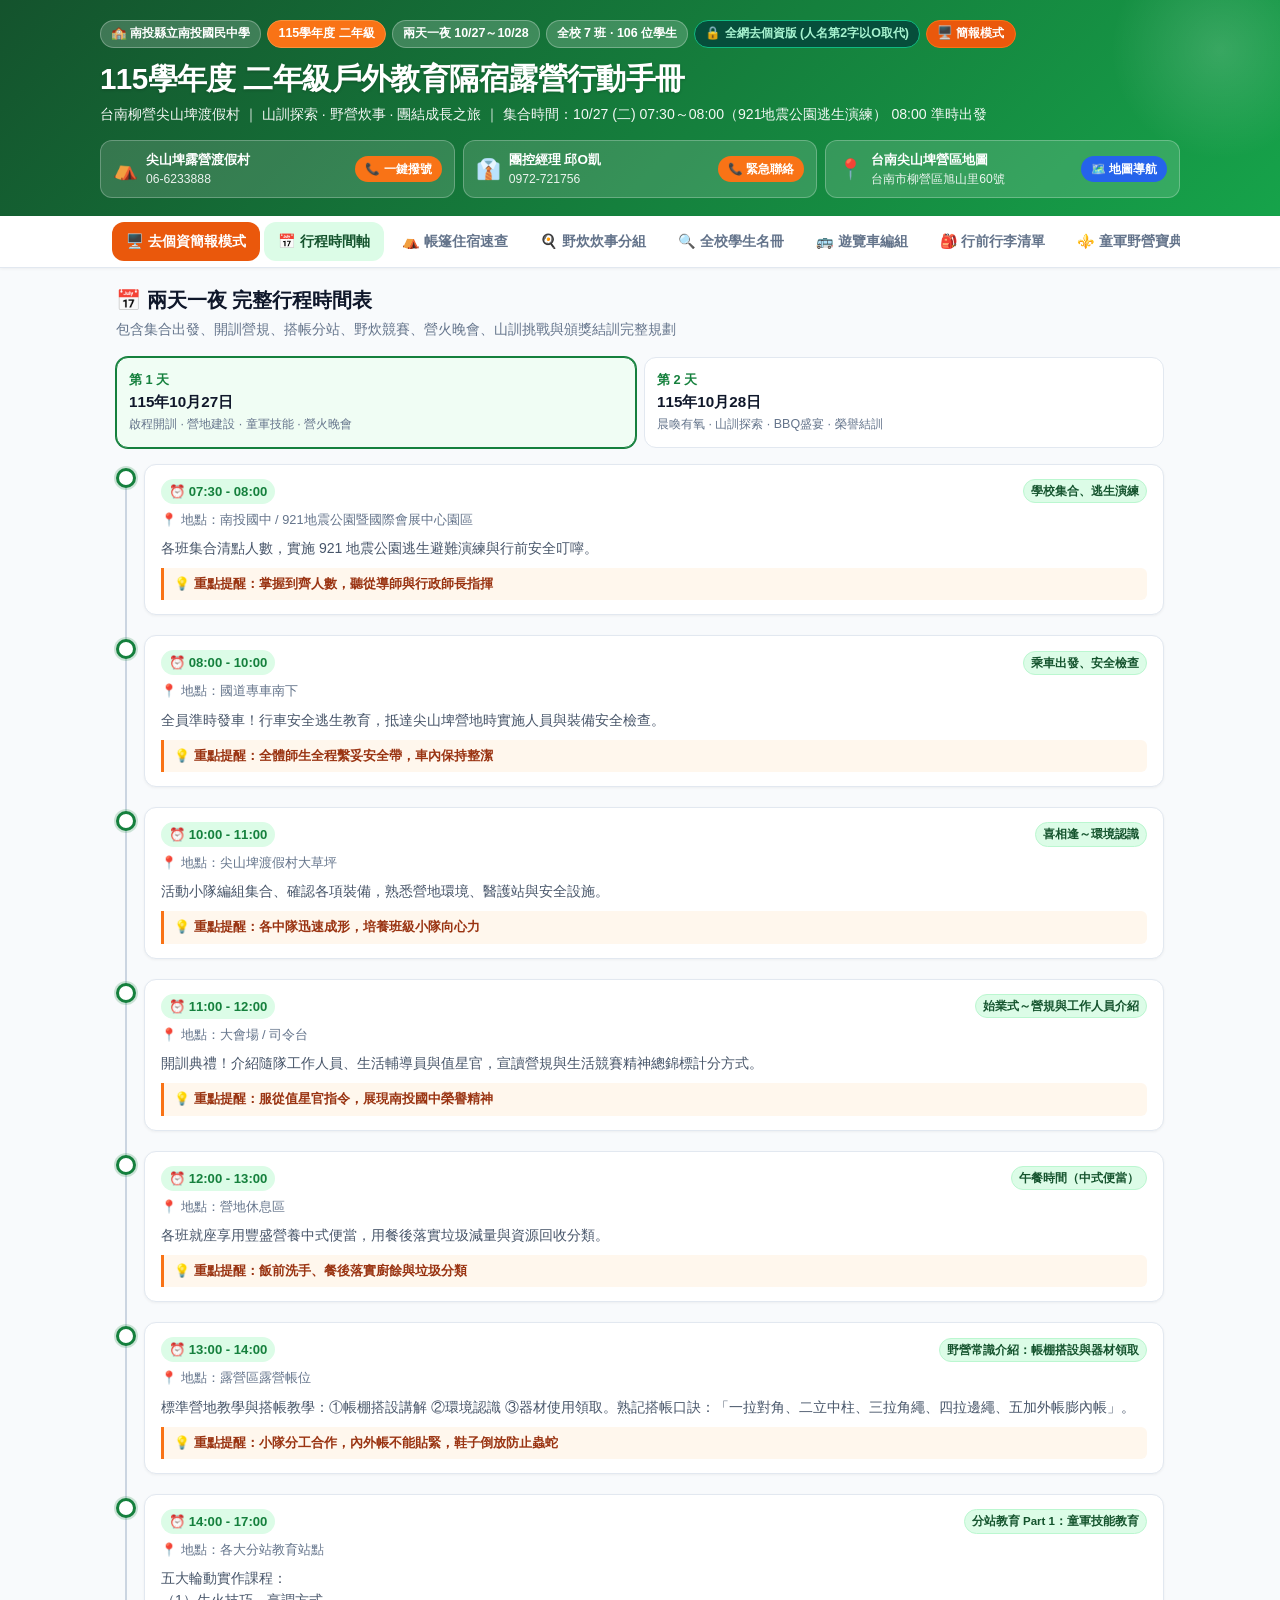
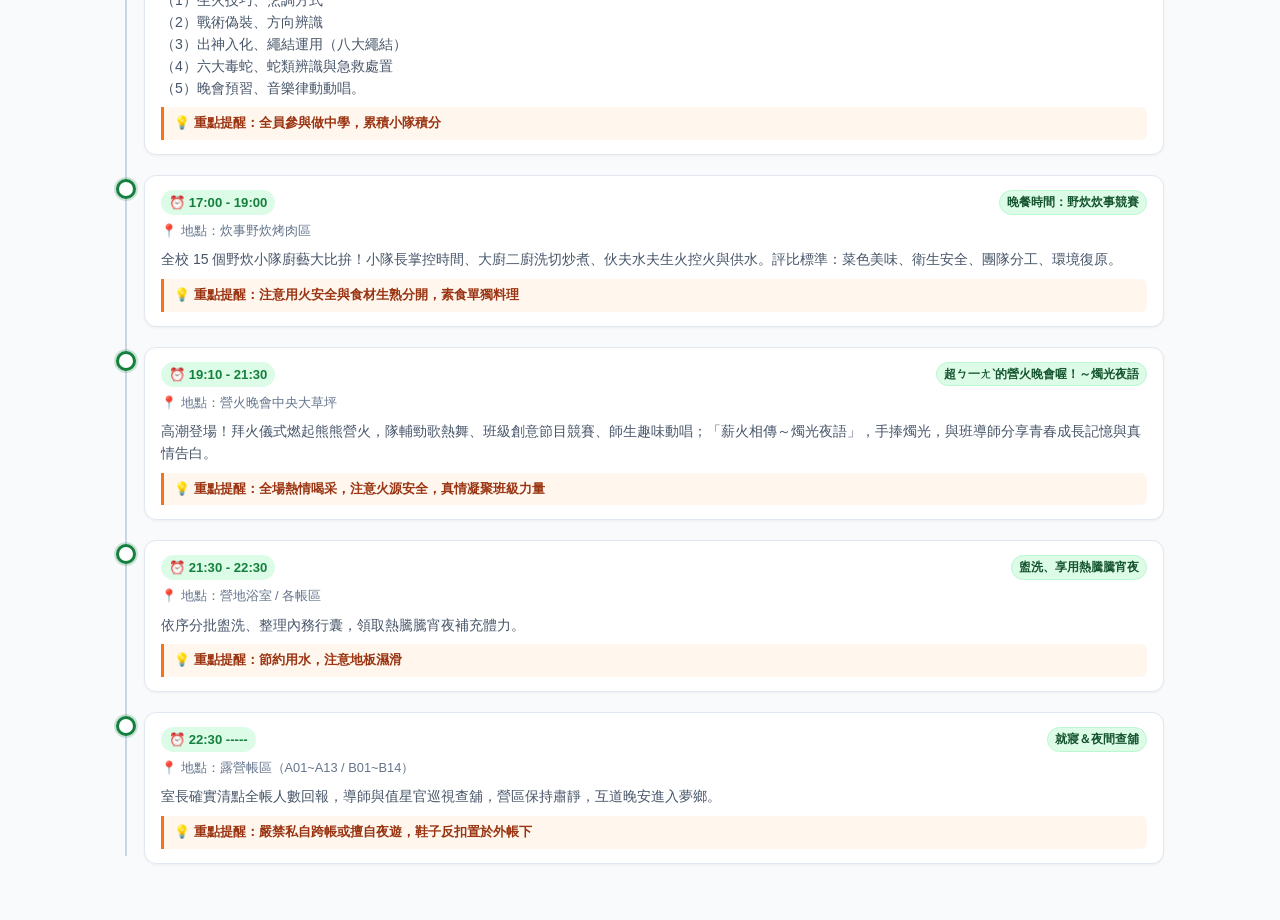
==== app.html @ 96193eeb "fix: remove privacy toggle, add slide controls and TOC modal, add scout unit images and video links" ====
<!DOCTYPE html>
<html lang="zh-Hant">
<head>
  <meta charset="UTF-8">
  <meta name="viewport" content="width=device-width, initial-scale=1.0, maximum-scale=1.0, user-scalable=no">
  <title>南投國中 115學年度二年級隔宿露營專屬行動手冊</title>
  <meta name="description" content="南投縣立南投國民中學 115學年度 二年級戶外教育隔宿露營（台南尖山埤）專屬 RWD 行動數位手冊。提供帳篷住宿速查、野炊小隊分工、兩日行程時間軸、遊覽車編組、行前行李清單與童軍技能寶典。">
  <meta name="theme-color" content="#15803d">

  <!-- Favicon 圖標 -->
  <link rel="icon" href="data:image/svg+xml,%3Csvg xmlns='http://www.w3.org/2000/svg' viewBox='0 0 32 32'%3E%3Ccircle cx='16' cy='16' r='14' fill='%2315803d'/%3E%3Cpath d='M8 22l8-14 8 14H8z' fill='%23f97316'/%3E%3C/svg%3E">

  <!-- 樣式表 -->
  <link rel="stylesheet" href="styles.css?v=20261019_v1">
</head>
<body>

  <!-- ================= 頂部 Hero Header ================= -->
  <header class="hero-header">
    <div class="hero-inner">
      <div class="hero-top-bar">
        <div class="hero-badges">
          <span class="badge-tag">🏫 南投縣立南投國民中學</span>
          <span class="badge-tag highlight">115學年度 二年級</span>
          <span class="badge-tag">兩天一夜 10/27～10/28</span>
          <span class="badge-tag">全校 7 班 · 106 位學生</span>
          <span class="badge-tag highlight" style="background:#064e3b; border-color:#10b981; color:#a7f3d0; font-weight:700;">🔒 全網去個資版 (人名第2字以O取代)</span>
          <a href="slides.html" class="badge-tag" style="background:#ea580c; border-color:#f97316; text-decoration:none; color:#fff;" title="前往全螢幕簡報模式">🖥️ 簡報模式</a>
        </div>
      </div>

      <h1 class="hero-title">115學年度 二年級戶外教育隔宿露營行動手冊</h1>
      <p class="hero-subtitle">
        台南柳營尖山埤渡假村 ｜ 山訓探索 · 野營炊事 · 團結成長之旅 ｜ 集合時間：10/27 (二) 07:30～08:00（921地震公園逃生演練） 08:00 準時出發
      </p>

      <!-- 快速營地與緊急撥號卡片 -->
      <div class="hero-quick-actions" id="hero-quick-actions">
        <!-- 由 JavaScript 動態生成 -->
      </div>
    </div>
  </header>

  <!-- ================= 桌機 / 平板 導航列 ================= -->
  <nav class="desktop-nav-bar" aria-label="手冊主要分頁導航">
    <div class="nav-tabs-scroll">
      <a href="slides.html" class="tab-btn" style="background:#ea580c; color:#fff; text-decoration:none;" title="開啟全螢幕簡報模式">🖥️ 去個資簡報模式</a>
      <button class="tab-btn active" data-tab="itinerary">📅 行程時間軸</button>
      <button class="tab-btn" data-tab="tents">⛺ 帳篷住宿速查</button>
      <button class="tab-btn" data-tab="squads">🍳 野炊炊事分組</button>
      <button class="tab-btn" data-tab="roster">🔍 全校學生名冊</button>
      <button class="tab-btn" data-tab="buses">🚌 遊覽車編組</button>
      <button class="tab-btn" data-tab="checklist">🎒 行前行李清單</button>
      <button class="tab-btn" data-tab="scout">⚜️ 童軍野營寶典</button>
      <button class="tab-btn" data-tab="rules">⚠️ 營規生活須知</button>
      <button class="tab-btn" data-tab="info">ℹ️ 營地與行政資訊</button>
    </div>
  </nav>

  <!-- ================= 主要內容區 ================= -->
  <main class="main-content">

    <!-- 1. 兩日行程時間軸 -->
    <section class="tab-pane active" id="tab-itinerary">
      <div class="section-head">
        <h2 class="section-title">📅 兩天一夜 完整行程時間表</h2>
        <p class="section-desc">包含集合出發、開訓營規、搭帳分站、野炊競賽、營火晚會、山訓挑戰與頒獎結訓完整規劃</p>
      </div>

      <div class="day-switch-bar" id="day-switch-container">
        <!-- 由 JS 動態生成 -->
      </div>

      <div id="itinerary-content-container">
        <!-- 當日行程時間軸由 JS 動態生成 -->
      </div>
    </section>

    <!-- 2. 帳篷住宿速查 -->
    <section class="tab-pane" id="tab-tents">
      <div class="section-head">
        <h2 class="section-title">⛺ 帳篷住宿即時速查</h2>
        <p class="section-desc">全校 27 頂帳篷（男帳 A01~A13、女帳 B01~B14），支援輸入姓名、座號、帳號即時秒查</p>
      </div>

      <!-- 帳篷篩選工具列 -->
      <div class="filter-toolbar">
        <div class="search-input-wrap">
          <span class="search-icon">🔍</span>
          <input type="text" id="tent-search-input" class="search-input" placeholder="輸入同學姓名、座號（如 15）、帳號（如 A01, B02）快速查詢...">
          <button id="tent-search-clear" class="clear-search-btn" title="清除搜尋">✕</button>
        </div>

        <div class="chip-filters">
          <span class="chip-label">班級：</span>
          <button class="filter-chip tent-class-chip active" data-class="all">全部班級</button>
          <button class="filter-chip tent-class-chip" data-class="801">801 (201)</button>
          <button class="filter-chip tent-class-chip" data-class="802">802 (202)</button>
          <button class="filter-chip tent-class-chip" data-class="803">803 (203)</button>
          <button class="filter-chip tent-class-chip" data-class="804">804 (204)</button>
          <button class="filter-chip tent-class-chip" data-class="805">805 (205)</button>
          <button class="filter-chip tent-class-chip" data-class="806">806 (206)</button>
          <button class="filter-chip tent-class-chip" data-class="807">807 (207)</button>
        </div>

        <div class="chip-filters">
          <span class="chip-label">性別：</span>
          <button class="filter-chip tent-gender-chip active" data-gender="all">全部帳篷</button>
          <button class="filter-chip tent-gender-chip" data-gender="男">🏕️ 男生帳 (A01~A13)</button>
          <button class="filter-chip tent-gender-chip" data-gender="女">⛺ 女生帳 (B01~B14)</button>
        </div>

        <div class="view-actions-bar">
          <span id="tents-count-badge" class="result-count-badge">共 27 頂帳篷</span>
          <div class="view-toggle-btns">
            <button class="view-toggle-btn tent-view-btn active" data-view="card">🗂️ 卡片模式</button>
            <button class="view-toggle-btn tent-view-btn" data-view="table">📑 表格名冊</button>
          </div>
        </div>
      </div>

      <!-- 帳篷列表 -->
      <div id="tents-list-container">
        <!-- JS 動態生成 -->
      </div>
    </section>

    <!-- 3. 野炊炊事分組速查 -->
    <section class="tab-pane" id="tab-squads">
      <div class="section-head">
        <h2 class="section-title">🍳 野炊炊事分組即時速查</h2>
        <p class="section-desc">全校 15 個野炊小隊，標註小隊長、副小隊長、大廚、二廚、伙夫、水夫、事務分工與素食名單</p>
      </div>

      <!-- 野炊篩選工具列 -->
      <div class="filter-toolbar">
        <div class="search-input-wrap">
          <span class="search-icon">🔍</span>
          <input type="text" id="squad-search-input" class="search-input" placeholder="輸入組別（如 第 1 組）、學生姓名、分工職掌（如 大廚）快速查詢...">
          <button id="squad-search-clear" class="clear-search-btn" title="清除搜尋">✕</button>
        </div>

        <div class="chip-filters">
          <span class="chip-label">班級：</span>
          <button class="filter-chip squad-class-chip active" data-class="all">全部班級</button>
          <button class="filter-chip squad-class-chip" data-class="801">801 (1-2組)</button>
          <button class="filter-chip squad-class-chip" data-class="802">802 (3-5組)</button>
          <button class="filter-chip squad-class-chip" data-class="803">803 (6-7組)</button>
          <button class="filter-chip squad-class-chip" data-class="804">804 (8-9組)</button>
          <button class="filter-chip squad-class-chip" data-class="805">805 (10-11組)</button>
          <button class="filter-chip squad-class-chip" data-class="806">806 (12組)</button>
          <button class="filter-chip squad-class-chip" data-class="807">807 (13-15組)</button>
        </div>

        <div class="view-actions-bar">
          <span id="squads-count-badge" class="result-count-badge">共 15 個野炊小隊</span>
          <div class="view-toggle-btns">
            <button class="view-toggle-btn squad-view-btn active" data-view="card">🗂️ 卡片模式</button>
            <button class="view-toggle-btn squad-view-btn" data-view="table">📑 表格名冊</button>
          </div>
        </div>
      </div>

      <!-- 野炊小隊列表 -->
      <div id="squads-list-container">
        <!-- JS 動態生成 -->
      </div>
    </section>

    <!-- 4. 全校學生名冊資料庫 -->
    <section class="tab-pane" id="tab-roster">
      <div class="section-head">
        <h2 class="section-title">🔍 全校學生資料庫速查</h2>
        <p class="section-desc">全校 106 位二年級同學，快速查詢座號、班級、性別、車次、帳號、野炊組別與飲食習慣</p>
      </div>

      <!-- 名冊篩選工具列 -->
      <div class="filter-toolbar">
        <div class="search-input-wrap">
          <span class="search-icon">🔍</span>
          <input type="text" id="roster-search-input" class="search-input" placeholder="搜尋學生姓名、座號、帳號、組別或職掌...">
          <button id="roster-search-clear" class="clear-search-btn" title="清除搜尋">✕</button>
        </div>

        <div class="chip-filters">
          <span class="chip-label">班級：</span>
          <button class="filter-chip roster-class-chip active" data-class="all">全部</button>
          <button class="filter-chip roster-class-chip" data-class="801">801</button>
          <button class="filter-chip roster-class-chip" data-class="802">802</button>
          <button class="filter-chip roster-class-chip" data-class="803">803</button>
          <button class="filter-chip roster-class-chip" data-class="804">804</button>
          <button class="filter-chip roster-class-chip" data-class="805">805</button>
          <button class="filter-chip roster-class-chip" data-class="806">806</button>
          <button class="filter-chip roster-class-chip" data-class="807">807</button>
        </div>

        <div class="chip-filters">
          <span class="chip-label">條件：</span>
          <button class="filter-chip roster-gender-chip active" data-gender="all">全部性別</button>
          <button class="filter-chip roster-gender-chip" data-gender="男">男生</button>
          <button class="filter-chip roster-gender-chip" data-gender="女">女生</button>
          <button class="filter-chip roster-diet-chip" data-diet="veg">🥗 僅看素食</button>
        </div>

        <div class="view-actions-bar">
          <span id="roster-count-badge" class="result-count-badge">共 106 位同學</span>
        </div>
      </div>

      <div id="roster-list-container">
        <!-- JS 動態生成 -->
      </div>
    </section>

    <!-- 5. 遊覽車編組與師長團務 -->
    <section class="tab-pane" id="tab-buses">
      <div class="section-head">
        <h2 class="section-title">🚌 遊覽車編組與隨車師長</h2>
        <p class="section-desc">全校 4 部遊覽車（1 車、2 車、3 車、丁車）搭乘班級配置、隨車行政師長與學生名冊</p>
      </div>
      <div id="buses-content-container">
        <!-- JS 動態生成 -->
      </div>
    </section>

    <!-- 6. 行前行李清單 -->
    <section class="tab-pane" id="tab-checklist">
      <div class="section-head">
        <h2 class="section-title">🎒 行前行李打包清單</h2>
        <p class="section-desc">點擊項目可打勾完成打包，進度自動儲存於手機瀏覽器，重開不遺失！</p>
      </div>

      <!-- 進度指示卡片 -->
      <div class="pack-progress-card">
        <div class="pack-progress-top">
          <span style="font-weight:800; font-size:1.05rem;">行李打包進度</span>
          <span id="pack-progress-percent" style="font-size:1.3rem; font-weight:800; color:#fed7aa;">0%</span>
        </div>
        <div class="pack-progress-bar-bg">
          <div class="pack-progress-fill" id="pack-progress-fill"></div>
        </div>
        <div style="display:flex; justify-content:space-between; align-items:center;">
          <span id="pack-progress-text" style="font-size:0.8rem; opacity:0.95;">已完成 0 / 15 項必備裝備</span>
          <button id="reset-checklist-btn" style="background:rgba(255,255,255,0.2); border:1px solid rgba(255,255,255,0.3); color:#fff; border-radius:var(--radius-full); font-size:0.74rem; padding:3px 10px; cursor:pointer;">重設清單</button>
        </div>
      </div>

      <div id="checklist-container">
        <!-- JS 動態生成 -->
      </div>
    </section>

    <!-- 7. 童軍野營技能寶典 -->
    <section class="tab-pane" id="tab-scout">
      <div class="section-head">
        <h2 class="section-title">⚜️ 童軍與野外技能寶典</h2>
        <p class="section-desc">包含營地建設、屋式帳搭收口訣、八大繩結、毒蛇五要五不、自然方向辨識與緊急急救法</p>
      </div>
      <div id="scout-content-container">
        <!-- JS 動態生成 -->
      </div>
    </section>

    <!-- 8. 營規生活須知 -->
    <section class="tab-pane" id="tab-rules">
      <div class="section-head">
        <h2 class="section-title">⚠️ 營規生活須知與安全守則</h2>
        <p class="section-desc">嚴守團體紀律、營火用火安全、夜間查舖與山訓水彈安全規範</p>
      </div>
      <div id="rules-content-container">
        <!-- JS 動態生成 -->
      </div>
    </section>

    <!-- 9. 營地與行政資訊 -->
    <section class="tab-pane" id="tab-info">
      <div class="section-head">
        <h2 class="section-title">ℹ️ 營地與活動行政資訊</h2>
        <p class="section-desc">主辦單位、承辦旅行社、營地地址電話、工作人員與全校導師一覽</p>
      </div>
      <div id="info-content-container">
        <!-- JS 動態生成 -->
      </div>
    </section>

  </main>

  <!-- ================= 手機端 底部固定導航欄 ================= -->
  <nav class="mobile-bottom-nav" aria-label="手機端底部快捷導航">
    <button class="mobile-nav-btn active" data-tab="itinerary">
      <span class="mobile-nav-icon">📅</span>
      <span>行程</span>
    </button>
    <button class="mobile-nav-btn" data-tab="tents">
      <span class="mobile-nav-icon">⛺</span>
      <span>帳篷</span>
    </button>
    <button class="mobile-nav-btn" data-tab="squads">
      <span class="mobile-nav-icon">🍳</span>
      <span>野炊</span>
    </button>
    <button class="mobile-nav-btn" data-tab="roster">
      <span class="mobile-nav-icon">🔍</span>
      <span>名冊</span>
    </button>
    <button class="mobile-nav-btn" data-tab="checklist">
      <span class="mobile-nav-icon">🎒</span>
      <span>行李</span>
    </button>
    <button class="mobile-nav-btn" data-tab="scout">
      <span class="mobile-nav-icon">⚜️</span>
      <span>寶典</span>
    </button>
    <a href="slides.html" class="mobile-nav-btn" style="color:var(--accent); text-decoration:none;">
      <span class="mobile-nav-icon">🖥️</span>
      <span>簡報</span>
    </a>
  </nav>

  <!-- 資料檔與腳本 -->
  <script src="data.js?v=20261019_v2"></script>
  <script src="app.js?v=20261019_v2"></script>
</body>
</html>
---- styles.css ----
/* ==========================================================================
   南投國中 115學年度二年級隔宿露營 專屬 RWD 行動數位手冊樣式表
   主色調：營地森林綠 (#15803d) · 營火熾橙 (#f97316) · 露營暖米金
   ========================================================================== */

:root {
  --primary: #15803d;
  --primary-dark: #14532d;
  --primary-light: #dcfce7;
  --primary-surface: #f0fdf4;
  --accent: #f97316;
  --accent-light: #ffedd5;
  --accent-dark: #c2410c;
  --bg-main: #f8fafc;
  --bg-card: #ffffff;
  --bg-subtle: #f1f5f9;
  --border: #e2e8f0;
  --border-light: #edf2f7;
  --text-primary: #0f172a;
  --text-secondary: #475569;
  --text-muted: #64748b;
  --text-white: #ffffff;
  --shadow-sm: 0 1px 3px rgba(0, 0, 0, 0.05);
  --shadow-md: 0 4px 12px rgba(15, 23, 42, 0.08);
  --shadow-lg: 0 12px 28px rgba(15, 23, 42, 0.12);
  --radius-sm: 8px;
  --radius-md: 12px;
  --radius-lg: 18px;
  --radius-full: 9999px;
  --font-base: -apple-system, BlinkMacSystemFont, "Segoe UI", Roboto, "PingFang TC", "Noto Sans TC", "Microsoft JhengHei", sans-serif;
  --transition: all 0.2s cubic-bezier(0.4, 0, 0.2, 1);
}

[data-theme="dark"] {
  --bg-main: #0f172a;
  --bg-card: #1e293b;
  --bg-subtle: #334155;
  --border: #334155;
  --border-light: #475569;
  --text-primary: #f8fafc;
  --text-secondary: #cbd5e1;
  --text-muted: #94a3b8;
  --primary-surface: #14532d33;
}

* {
  box-sizing: border-box;
  margin: 0;
  padding: 0;
  -webkit-tap-highlight-color: transparent;
}

body {
  font-family: var(--font-base);
  background-color: var(--bg-main);
  color: var(--text-primary);
  line-height: 1.6;
  min-height: 100vh;
  display: flex;
  flex-direction: column;
  padding-bottom: 78px; /* 手機端底部導航欄保留空間 */
}

/* ================= 頂部 Hero Header ================= */
.hero-header {
  background: linear-gradient(135deg, #14532d 0%, #15803d 55%, #16a34a 100%);
  color: var(--text-white);
  padding: 20px 16px 18px;
  box-shadow: 0 4px 20px rgba(20, 83, 45, 0.25);
  position: relative;
  overflow: hidden;
}

.hero-header::before {
  content: "";
  position: absolute;
  top: -60px;
  right: -50px;
  width: 220px;
  height: 220px;
  border-radius: 50%;
  background: radial-gradient(circle, rgba(255, 255, 255, 0.15) 0%, rgba(255, 255, 255, 0) 70%);
  pointer-events: none;
}

.hero-inner {
  max-width: 1080px;
  margin: 0 auto;
  position: relative;
  z-index: 2;
}

.hero-top-bar {
  display: flex;
  justify-content: space-between;
  align-items: center;
  flex-wrap: wrap;
  gap: 10px;
  margin-bottom: 12px;
}

.hero-badges {
  display: flex;
  flex-wrap: wrap;
  gap: 6px;
  align-items: center;
}

.badge-tag {
  display: inline-flex;
  align-items: center;
  gap: 4px;
  font-size: 0.78rem;
  font-weight: 600;
  padding: 3px 10px;
  border-radius: var(--radius-full);
  background: rgba(255, 255, 255, 0.18);
  border: 1px solid rgba(255, 255, 255, 0.28);
  color: #fff;
}

.badge-tag.highlight {
  background: #f97316;
  border-color: #fb923c;
  color: #fff;
  font-weight: 700;
}

.privacy-toggle-wrap {
  display: inline-flex;
  align-items: center;
  gap: 8px;
  background: rgba(0, 0, 0, 0.25);
  padding: 4px 10px;
  border-radius: var(--radius-full);
  border: 1px solid rgba(255, 255, 255, 0.25);
  font-size: 0.82rem;
  user-select: none;
  cursor: pointer;
  transition: var(--transition);
}

.privacy-toggle-wrap:hover {
  background: rgba(0, 0, 0, 0.38);
}

.switch-toggle {
  position: relative;
  display: inline-block;
  width: 38px;
  height: 20px;
}

.switch-toggle input {
  opacity: 0;
  width: 0;
  height: 0;
}

.switch-slider {
  position: absolute;
  cursor: pointer;
  top: 0; left: 0; right: 0; bottom: 0;
  background-color: #cbd5e1;
  transition: 0.3s;
  border-radius: 20px;
}

.switch-slider:before {
  position: absolute;
  content: "";
  height: 14px;
  width: 14px;
  left: 3px;
  bottom: 3px;
  background-color: white;
  transition: 0.3s;
  border-radius: 50%;
}

.switch-toggle input:checked + .switch-slider {
  background-color: var(--accent);
}

.switch-toggle input:checked + .switch-slider:before {
  transform: translateX(18px);
}

.hero-title {
  font-size: 1.45rem;
  font-weight: 800;
  letter-spacing: -0.02em;
  line-height: 1.3;
  margin-bottom: 6px;
  text-shadow: 0 1px 3px rgba(0, 0, 0, 0.2);
}

.hero-subtitle {
  font-size: 0.88rem;
  opacity: 0.95;
  margin-bottom: 14px;
  line-height: 1.5;
}

.hero-quick-actions {
  display: grid;
  grid-template-columns: repeat(auto-fit, minmax(200px, 1fr));
  gap: 8px;
}

.quick-call-card {
  display: flex;
  align-items: center;
  justify-content: space-between;
  background: rgba(255, 255, 255, 0.14);
  border: 1px solid rgba(255, 255, 255, 0.25);
  border-radius: var(--radius-md);
  padding: 8px 12px;
  color: #fff;
  text-decoration: none;
  transition: var(--transition);
}

.quick-call-card:hover {
  background: rgba(255, 255, 255, 0.24);
  transform: translateY(-1px);
}

.quick-call-left {
  display: flex;
  align-items: center;
  gap: 8px;
}

.quick-call-icon {
  font-size: 1.25rem;
}

.quick-call-name {
  font-size: 0.84rem;
  font-weight: 700;
}

.quick-call-phone {
  font-size: 0.76rem;
  opacity: 0.9;
}

.quick-call-btn {
  background: #f97316;
  color: #fff;
  padding: 4px 10px;
  border-radius: var(--radius-full);
  font-size: 0.74rem;
  font-weight: 700;
  display: inline-flex;
  align-items: center;
  gap: 3px;
}

/* ================= 桌機/平板 頂部導航 Tabs ================= */
.desktop-nav-bar {
  background: var(--bg-card);
  border-bottom: 1px solid var(--border);
  position: sticky;
  top: 0;
  z-index: 100;
  box-shadow: var(--shadow-sm);
}

.nav-tabs-scroll {
  max-width: 1080px;
  margin: 0 auto;
  display: flex;
  gap: 4px;
  padding: 6px 12px;
  overflow-x: auto;
  scrollbar-width: none;
}

.nav-tabs-scroll::-webkit-scrollbar {
  display: none;
}

.tab-btn {
  background: transparent;
  border: none;
  font-family: inherit;
  font-size: 0.88rem;
  font-weight: 600;
  color: var(--text-muted);
  padding: 8px 14px;
  border-radius: var(--radius-md);
  cursor: pointer;
  white-space: nowrap;
  transition: var(--transition);
  display: inline-flex;
  align-items: center;
  gap: 5px;
}

.tab-btn:hover {
  background: var(--bg-subtle);
  color: var(--text-primary);
}

.tab-btn.active {
  background: var(--primary-light);
  color: var(--primary-dark);
  font-weight: 700;
}

[data-theme="dark"] .tab-btn.active {
  background: var(--primary-surface);
  color: #86efac;
}

/* ================= 主要內容區 ================= */
.main-content {
  max-width: 1080px;
  width: 100%;
  margin: 0 auto;
  padding: 16px;
  flex: 1;
}

.tab-pane {
  display: none;
}

.tab-pane.active {
  display: block;
  animation: fadeIn 0.25s ease-out;
}

@keyframes fadeIn {
  from { opacity: 0; transform: translateY(6px); }
  to { opacity: 1; transform: translateY(0); }
}

.section-head {
  margin-bottom: 16px;
}

.section-title {
  font-size: 1.25rem;
  font-weight: 800;
  display: flex;
  align-items: center;
  gap: 8px;
  color: var(--text-primary);
}

.section-desc {
  font-size: 0.85rem;
  color: var(--text-muted);
  margin-top: 3px;
}

/* ================= 篩選與搜尋工具列 ================= */
.filter-toolbar {
  background: var(--bg-card);
  border: 1px solid var(--border);
  border-radius: var(--radius-md);
  padding: 12px;
  margin-bottom: 16px;
  box-shadow: var(--shadow-sm);
  display: flex;
  flex-direction: column;
  gap: 10px;
}

.search-input-wrap {
  position: relative;
  display: flex;
  align-items: center;
}

.search-icon {
  position: absolute;
  left: 12px;
  font-size: 1rem;
  color: var(--text-muted);
  pointer-events: none;
}

.search-input {
  width: 100%;
  font-family: inherit;
  font-size: 0.92rem;
  padding: 10px 36px 10px 38px;
  border: 1.5px solid var(--border);
  border-radius: var(--radius-md);
  background: var(--bg-main);
  color: var(--text-primary);
  outline: none;
  transition: var(--transition);
}

.search-input:focus {
  border-color: var(--primary);
  background: var(--bg-card);
  box-shadow: 0 0 0 3px rgba(21, 128, 61, 0.12);
}

.clear-search-btn {
  position: absolute;
  right: 10px;
  background: none;
  border: none;
  font-size: 1.1rem;
  color: var(--text-muted);
  cursor: pointer;
  padding: 4px;
  display: none;
}

.chip-filters {
  display: flex;
  gap: 6px;
  flex-wrap: wrap;
  align-items: center;
}

.chip-label {
  font-size: 0.78rem;
  font-weight: 700;
  color: var(--text-muted);
  margin-right: 2px;
}

.filter-chip {
  background: var(--bg-subtle);
  border: 1px solid var(--border);
  color: var(--text-secondary);
  font-family: inherit;
  font-size: 0.8rem;
  font-weight: 600;
  padding: 4px 10px;
  border-radius: var(--radius-full);
  cursor: pointer;
  transition: var(--transition);
}

.filter-chip:hover {
  border-color: var(--primary);
  color: var(--primary);
}

.filter-chip.active {
  background: var(--primary);
  color: #fff;
  border-color: var(--primary);
}

.view-actions-bar {
  display: flex;
  justify-content: space-between;
  align-items: center;
  font-size: 0.82rem;
  color: var(--text-muted);
}

.result-count-badge {
  font-weight: 700;
  color: var(--primary);
}

.view-toggle-btns {
  display: inline-flex;
  background: var(--bg-subtle);
  border-radius: var(--radius-sm);
  padding: 2px;
  border: 1px solid var(--border);
}

.view-toggle-btn {
  background: transparent;
  border: none;
  font-size: 0.8rem;
  padding: 4px 8px;
  border-radius: 6px;
  cursor: pointer;
  color: var(--text-muted);
  font-family: inherit;
  font-weight: 600;
}

.view-toggle-btn.active {
  background: var(--bg-card);
  color: var(--text-primary);
  box-shadow: var(--shadow-sm);
}

/* ================= 卡片網格與卡片設計 ================= */
.cards-grid {
  display: grid;
  grid-template-columns: repeat(auto-fill, minmax(290px, 1fr));
  gap: 14px;
}

.tent-card, .squad-card, .info-card {
  background: var(--bg-card);
  border: 1px solid var(--border);
  border-radius: var(--radius-md);
  padding: 14px;
  box-shadow: var(--shadow-sm);
  transition: var(--transition);
  display: flex;
  flex-direction: column;
  position: relative;
}

.tent-card:hover, .squad-card:hover {
  box-shadow: var(--shadow-md);
  border-color: #cbd5e1;
  transform: translateY(-2px);
}

.card-top {
  display: flex;
  justify-content: space-between;
  align-items: flex-start;
  margin-bottom: 10px;
  padding-bottom: 8px;
  border-bottom: 1px solid var(--border-light);
}

.card-id-badge {
  display: inline-flex;
  align-items: center;
  gap: 5px;
  font-size: 1.05rem;
  font-weight: 800;
  padding: 2px 8px;
  border-radius: var(--radius-sm);
}

.tent-card.male .card-id-badge {
  background: #e0f2fe;
  color: #0369a1;
}

.tent-card.female .card-id-badge {
  background: #fce7f3;
  color: #be185d;
}

.squad-card .card-id-badge {
  background: #ffedd5;
  color: #c2410c;
}

.card-meta-tags {
  display: flex;
  gap: 4px;
  flex-wrap: wrap;
  align-items: center;
}

.meta-pill {
  font-size: 0.72rem;
  font-weight: 700;
  padding: 2px 7px;
  border-radius: var(--radius-full);
  background: var(--bg-subtle);
  color: var(--text-muted);
  border: 1px solid var(--border);
}

.meta-pill.primary {
  background: var(--primary-light);
  color: var(--primary-dark);
  border-color: #bbf7d0;
}

.meta-pill.accent {
  background: var(--accent-light);
  color: var(--accent-dark);
  border-color: #fed7aa;
}

/* 帳員與組員名單標籤 */
.member-chips-wrap {
  display: flex;
  flex-wrap: wrap;
  gap: 6px;
  margin-bottom: 10px;
  flex: 1;
}

.member-chip {
  display: inline-flex;
  align-items: center;
  gap: 5px;
  background: var(--bg-main);
  border: 1px solid var(--border);
  padding: 4px 8px;
  border-radius: var(--radius-sm);
  font-size: 0.84rem;
}

.member-chip.leader {
  background: #fef3c7;
  border-color: #fde68a;
  color: #92400e;
  font-weight: 700;
}

.member-chip.veg {
  border-left: 3px solid #16a34a;
}

.seat-num {
  font-size: 0.72rem;
  font-weight: 800;
  color: var(--text-muted);
}

.role-tag {
  font-size: 0.68rem;
  background: #fed7aa;
  color: #9a3412;
  padding: 1px 4px;
  border-radius: 4px;
  font-weight: 700;
}

.card-footer {
  display: flex;
  justify-content: space-between;
  align-items: center;
  padding-top: 8px;
  border-top: 1px solid var(--border-light);
  font-size: 0.76rem;
  color: var(--text-muted);
}

.copy-mini-btn {
  background: transparent;
  border: 1px solid var(--border);
  border-radius: 6px;
  font-family: inherit;
  font-size: 0.74rem;
  padding: 3px 8px;
  cursor: pointer;
  color: var(--text-secondary);
  transition: var(--transition);
}

.copy-mini-btn:hover {
  background: var(--bg-subtle);
  color: var(--text-primary);
  border-color: var(--primary);
}

/* ================= 表格檢視模式 ================= */
.table-responsive {
  overflow-x: auto;
  background: var(--bg-card);
  border: 1px solid var(--border);
  border-radius: var(--radius-md);
  box-shadow: var(--shadow-sm);
}

.styled-table {
  width: 100%;
  border-collapse: collapse;
  font-size: 0.86rem;
  text-align: left;
}

.styled-table th {
  background: var(--bg-subtle);
  color: var(--text-secondary);
  padding: 10px 12px;
  font-weight: 700;
  border-bottom: 1px solid var(--border);
  white-space: nowrap;
}

.styled-table td {
  padding: 10px 12px;
  border-bottom: 1px solid var(--border-light);
  color: var(--text-primary);
}

.styled-table tr:hover {
  background-color: var(--primary-surface);
}

/* ================= 兩日行程時間軸 ================= */
.day-switch-bar {
  display: flex;
  gap: 8px;
  margin-bottom: 16px;
}

.day-switch-btn {
  flex: 1;
  background: var(--bg-card);
  border: 1.5px solid var(--border);
  border-radius: var(--radius-md);
  padding: 12px;
  text-align: left;
  cursor: pointer;
  transition: var(--transition);
}

.day-switch-btn:hover {
  border-color: var(--primary);
}

.day-switch-btn.active {
  border-color: var(--primary);
  background: var(--primary-surface);
  box-shadow: 0 0 0 1px var(--primary);
}

.day-num {
  font-size: 0.8rem;
  font-weight: 800;
  color: var(--primary);
  display: block;
}

.day-date {
  font-size: 0.95rem;
  font-weight: 800;
  color: var(--text-primary);
}

.day-summary {
  font-size: 0.78rem;
  color: var(--text-muted);
}

.timeline {
  position: relative;
  padding-left: 28px;
}

.timeline::before {
  content: "";
  position: absolute;
  left: 9px;
  top: 8px;
  bottom: 8px;
  width: 2px;
  background: #cbd5e1;
}

.timeline-item {
  position: relative;
  margin-bottom: 20px;
}

.timeline-dot {
  position: absolute;
  left: -28px;
  top: 4px;
  width: 20px;
  height: 20px;
  border-radius: 50%;
  background: var(--bg-card);
  border: 3px solid var(--primary);
  box-shadow: 0 0 0 2px rgba(21, 128, 61, 0.2);
}

.timeline-card {
  background: var(--bg-card);
  border: 1px solid var(--border);
  border-radius: var(--radius-md);
  padding: 14px 16px;
  box-shadow: var(--shadow-sm);
  transition: var(--transition);
}

.timeline-card:hover {
  box-shadow: var(--shadow-md);
  border-color: #cbd5e1;
}

.timeline-header {
  display: flex;
  justify-content: space-between;
  align-items: center;
  flex-wrap: wrap;
  gap: 6px;
  margin-bottom: 6px;
}

.timeline-time {
  font-size: 0.82rem;
  font-weight: 800;
  color: var(--primary);
  background: var(--primary-light);
  padding: 2px 8px;
  border-radius: var(--radius-full);
}

.timeline-title {
  font-size: 1.05rem;
  font-weight: 800;
  color: var(--text-primary);
}

.timeline-loc {
  font-size: 0.8rem;
  color: var(--text-muted);
  display: flex;
  align-items: center;
  gap: 4px;
  margin-bottom: 8px;
}

.timeline-desc {
  font-size: 0.88rem;
  color: var(--text-secondary);
  line-height: 1.55;
  white-space: pre-line;
  margin-bottom: 8px;
}

.timeline-keypoint {
  background: #fff7ed;
  border-left: 3px solid #f97316;
  padding: 6px 10px;
  border-radius: 0 6px 6px 0;
  font-size: 0.8rem;
  color: #9a3412;
  font-weight: 600;
}

/* ================= 行李清單互動卡片 ================= */
.pack-progress-card {
  background: linear-gradient(135deg, #15803d 0%, #16a34a 100%);
  color: #fff;
  border-radius: var(--radius-md);
  padding: 16px;
  margin-bottom: 16px;
  display: flex;
  flex-direction: column;
  gap: 10px;
}

.pack-progress-top {
  display: flex;
  justify-content: space-between;
  align-items: center;
}

.pack-progress-bar-bg {
  width: 100%;
  height: 10px;
  background: rgba(255, 255, 255, 0.28);
  border-radius: var(--radius-full);
  overflow: hidden;
}

.pack-progress-fill {
  height: 100%;
  background: #f97316;
  width: 0%;
  transition: width 0.3s ease;
}

.checklist-group {
  margin-bottom: 16px;
}

.checklist-cat-title {
  font-size: 0.95rem;
  font-weight: 800;
  color: var(--text-secondary);
  margin-bottom: 8px;
  display: flex;
  align-items: center;
  gap: 6px;
}

.checklist-item {
  background: var(--bg-card);
  border: 1px solid var(--border);
  border-radius: var(--radius-sm);
  padding: 10px 14px;
  margin-bottom: 8px;
  display: flex;
  align-items: center;
  gap: 12px;
  cursor: pointer;
  transition: var(--transition);
  user-select: none;
}

.checklist-item:hover {
  background: var(--bg-subtle);
}

.checklist-item.checked {
  background: #f0fdf4;
  border-color: #86efac;
}

.checklist-item.checked .item-name {
  text-decoration: line-through;
  color: var(--text-muted);
}

.checklist-cb {
  width: 20px;
  height: 20px;
  accent-color: var(--primary);
  cursor: pointer;
}

.item-content {
  flex: 1;
}

.item-name {
  font-size: 0.92rem;
  font-weight: 700;
  color: var(--text-primary);
}

.item-desc {
  font-size: 0.78rem;
  color: var(--text-muted);
}

.badge-required {
  font-size: 0.7rem;
  background: #fee2e2;
  color: #dc2626;
  padding: 1px 6px;
  border-radius: 4px;
  font-weight: 700;
}

/* ================= 童軍與野外技能展示 ================= */
.accordion-item {
  background: var(--bg-card);
  border: 1px solid var(--border);
  border-radius: var(--radius-md);
  margin-bottom: 10px;
  overflow: hidden;
  box-shadow: var(--shadow-sm);
}

.accordion-header {
  padding: 14px 16px;
  background: var(--bg-card);
  display: flex;
  justify-content: space-between;
  align-items: center;
  cursor: pointer;
  user-select: none;
  font-weight: 800;
  font-size: 0.98rem;
  transition: var(--transition);
}

.accordion-header:hover {
  background: var(--bg-subtle);
}

.accordion-content {
  padding: 16px;
  border-top: 1px solid var(--border-light);
  display: none;
  font-size: 0.88rem;
  line-height: 1.6;
}

.accordion-item.open .accordion-content {
  display: block;
}

.accordion-item.open .accordion-header {
  color: var(--primary);
  background: var(--primary-surface);
}

.guide-step-list {
  padding-left: 20px;
  margin-bottom: 12px;
}

.guide-step-list li {
  margin-bottom: 6px;
}

.mnemonic-box {
  background: #f0fdf4;
  border-left: 4px solid var(--primary);
  padding: 10px 14px;
  border-radius: 0 8px 8px 0;
  margin-top: 10px;
}

/* ================= 手機端 底部固定導航欄 ================= */
.mobile-bottom-nav {
  position: fixed;
  bottom: 0;
  left: 0;
  right: 0;
  background: var(--bg-card);
  border-top: 1px solid var(--border);
  display: flex;
  justify-content: space-around;
  padding: 6px 4px env(safe-area-inset-bottom, 8px);
  z-index: 999;
  box-shadow: 0 -2px 10px rgba(0, 0, 0, 0.06);
}

.mobile-nav-btn {
  background: none;
  border: none;
  font-family: inherit;
  display: flex;
  flex-direction: column;
  align-items: center;
  justify-content: center;
  gap: 2px;
  color: var(--text-muted);
  cursor: pointer;
  font-size: 0.72rem;
  font-weight: 600;
  padding: 4px 8px;
  border-radius: var(--radius-sm);
  transition: var(--transition);
  flex: 1;
}

.mobile-nav-icon {
  font-size: 1.25rem;
}

.mobile-nav-btn.active {
  color: var(--primary);
  font-weight: 800;
}

/* ================= 提示 Toast 與 Modal ================= */
.toast-msg {
  position: fixed;
  top: 20px;
  left: 50%;
  transform: translateX(-50%) translateY(-20px);
  background: rgba(15, 23, 42, 0.9);
  color: #fff;
  padding: 8px 18px;
  border-radius: var(--radius-full);
  font-size: 0.84rem;
  font-weight: 600;
  box-shadow: var(--shadow-lg);
  opacity: 0;
  pointer-events: none;
  transition: all 0.25s ease;
  z-index: 2000;
}

.toast-msg.show {
  opacity: 1;
  transform: translateX(-50%) translateY(0);
}

/* ================= 列印樣式 ================= */
@media print {
  .hero-header, .desktop-nav-bar, .mobile-bottom-nav, .filter-toolbar, .view-actions-bar, .copy-mini-btn {
    display: none !important;
  }
  body {
    padding-bottom: 0 !important;
    background: #fff !important;
    color: #000 !important;
  }
  .main-content {
    max-width: 100% !important;
    padding: 0 !important;
  }
  .tab-pane {
    display: block !important;
  }
  .tent-card, .squad-card {
    border: 1px solid #999 !important;
    page-break-inside: avoid;
    break-inside: avoid;
  }
}

/* ================= 響應式優化 ================= */
@media (min-width: 768px) {
  .mobile-bottom-nav {
    display: none;
  }
  body {
    padding-bottom: 20px;
  }
  .hero-title {
    font-size: 1.85rem;
  }
}

@media (max-width: 767px) {
  .desktop-nav-bar {
    display: none;
  }
  .hero-header {
    padding: 16px 14px 14px;
  }
  .hero-title {
    font-size: 1.3rem;
  }
  .cards-grid {
    grid-template-columns: 1fr;
  }
}
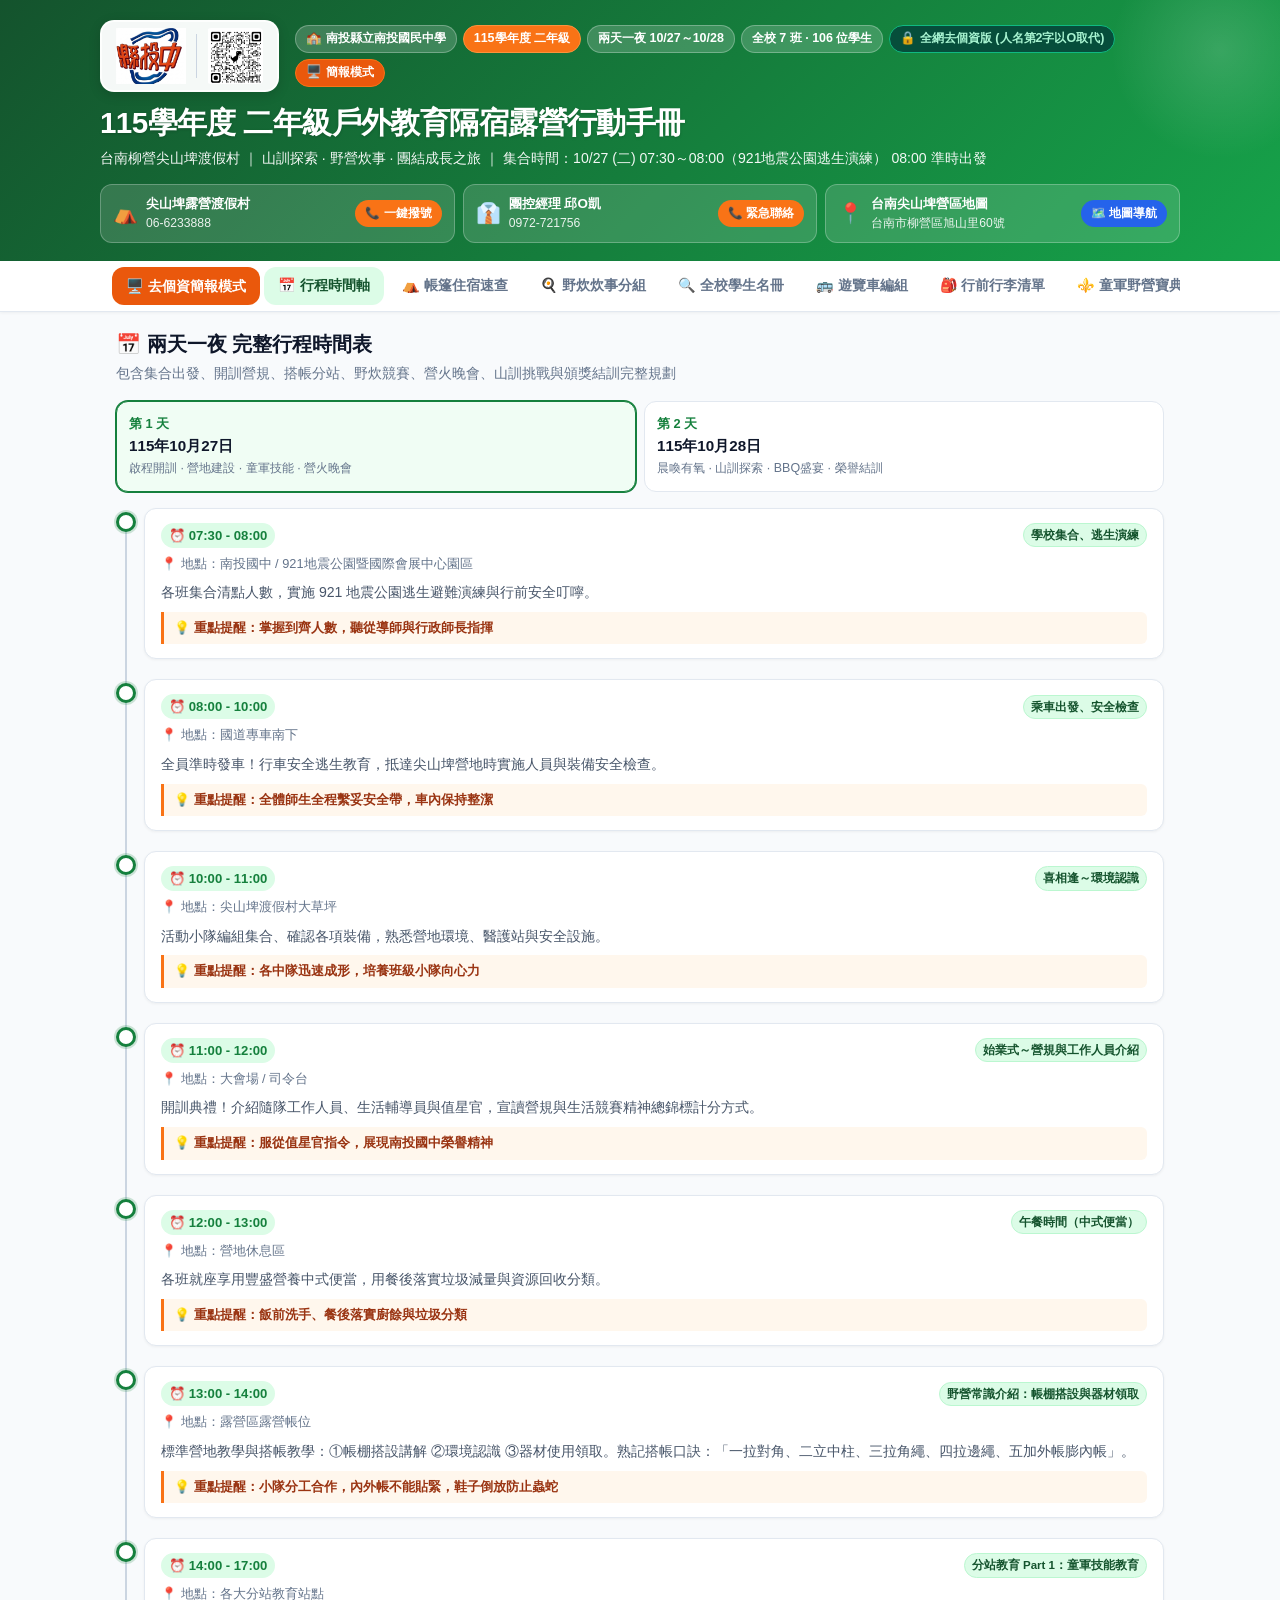
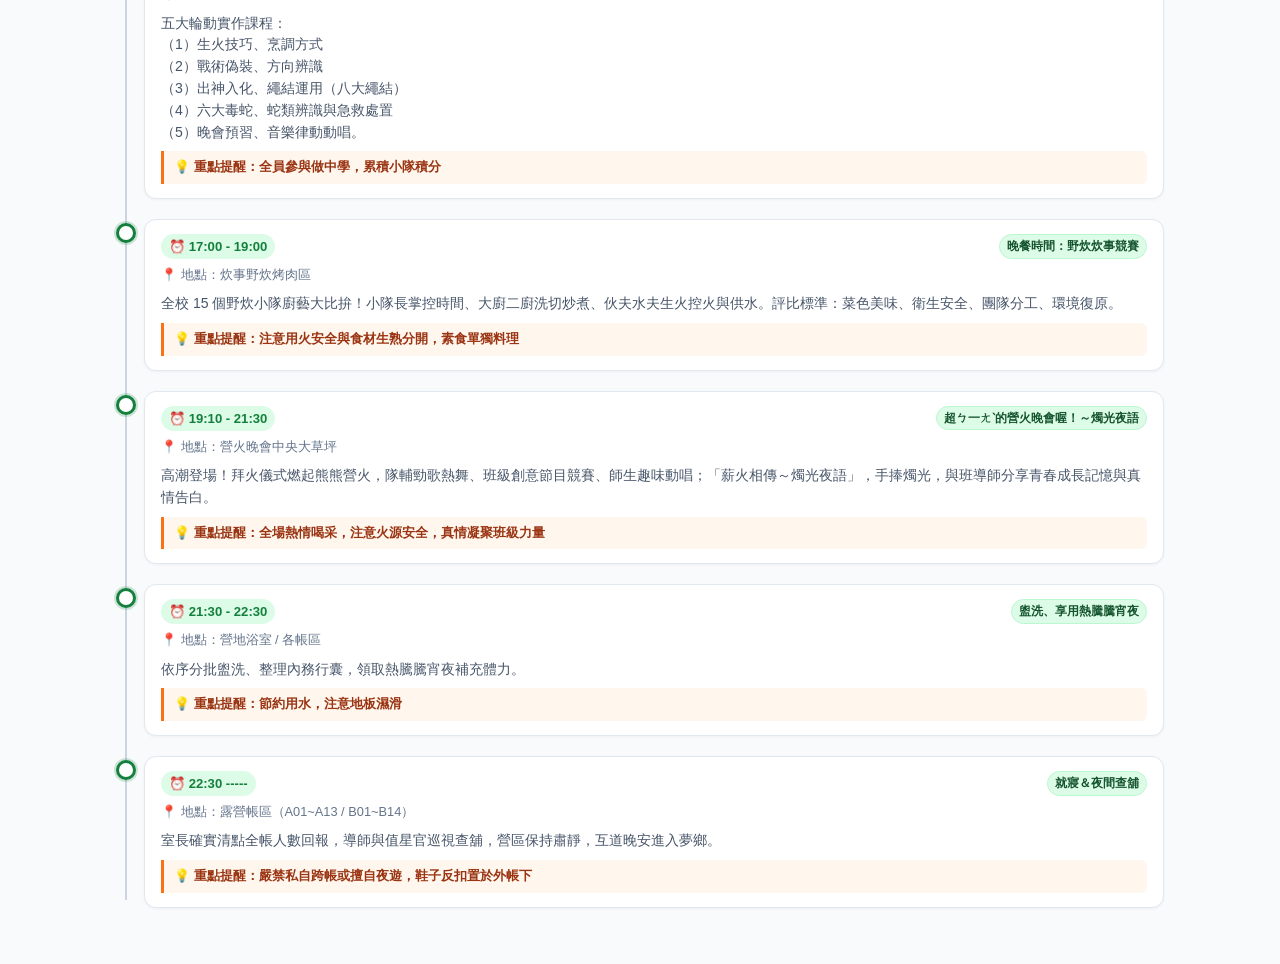
==== commit 9f559dd6: "feat: complete all 9 multimedia and branding requirements for handbook and slides" ====
--- a/app.html
+++ b/app.html
@@ -18,8 +18,15 @@
   <!-- ================= 頂部 Hero Header ================= -->
   <header class="hero-header">
     <div class="hero-inner">
-      <div class="hero-top-bar">
-        <div class="hero-badges">
+      <div class="hero-top-bar" style="display:flex; align-items:center; justify-content:space-between; gap:16px; flex-wrap:wrap; margin-bottom:12px;">
+        <!-- 左上角：學校 Logo 與 網站 QR Code 相鄰 -->
+        <div class="header-brand-box" style="display:inline-flex; align-items:center; gap:10px; background:rgba(255,255,255,0.96); padding:6px 14px; border-radius:14px; box-shadow:0 3px 12px rgba(0,0,0,0.15); border:2px solid rgba(255,255,255,0.8);">
+          <img src="assets/img/school_logo.png" alt="南投縣立南投國民中學 標誌 Logo" style="height:56px; width:auto; object-fit:contain;" title="南投國中 校徽">
+          <div style="width:1px; height:44px; background:#cbd5e1;"></div>
+          <img src="assets/img/site_qr.png" alt="手冊專屬行動條碼 QR Code" style="height:56px; width:56px; object-fit:contain; border-radius:4px;" title="掃描 QR Code 隨身查閱手冊">
+        </div>
+
+        <div class="hero-badges" style="flex:1;">
           <span class="badge-tag">🏫 南投縣立南投國民中學</span>
           <span class="badge-tag highlight">115學年度 二年級</span>
           <span class="badge-tag">兩天一夜 10/27～10/28</span>
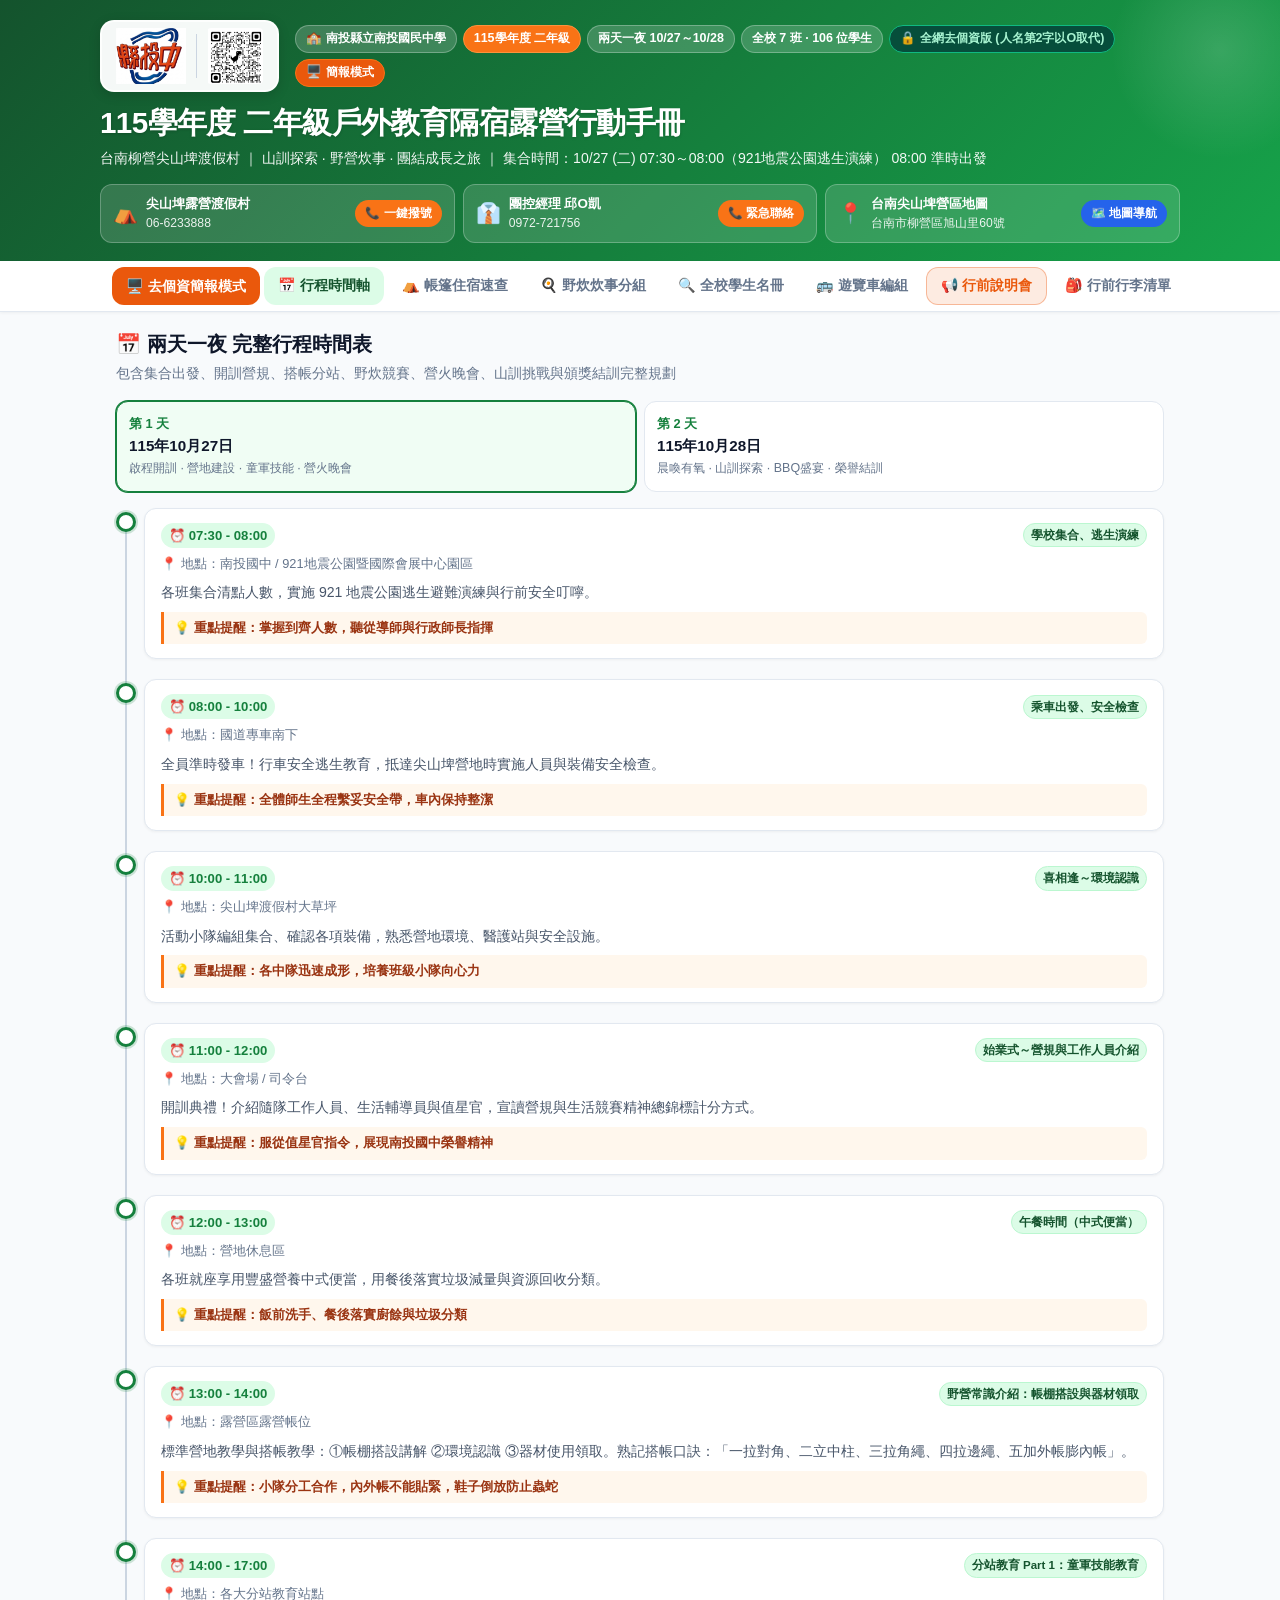
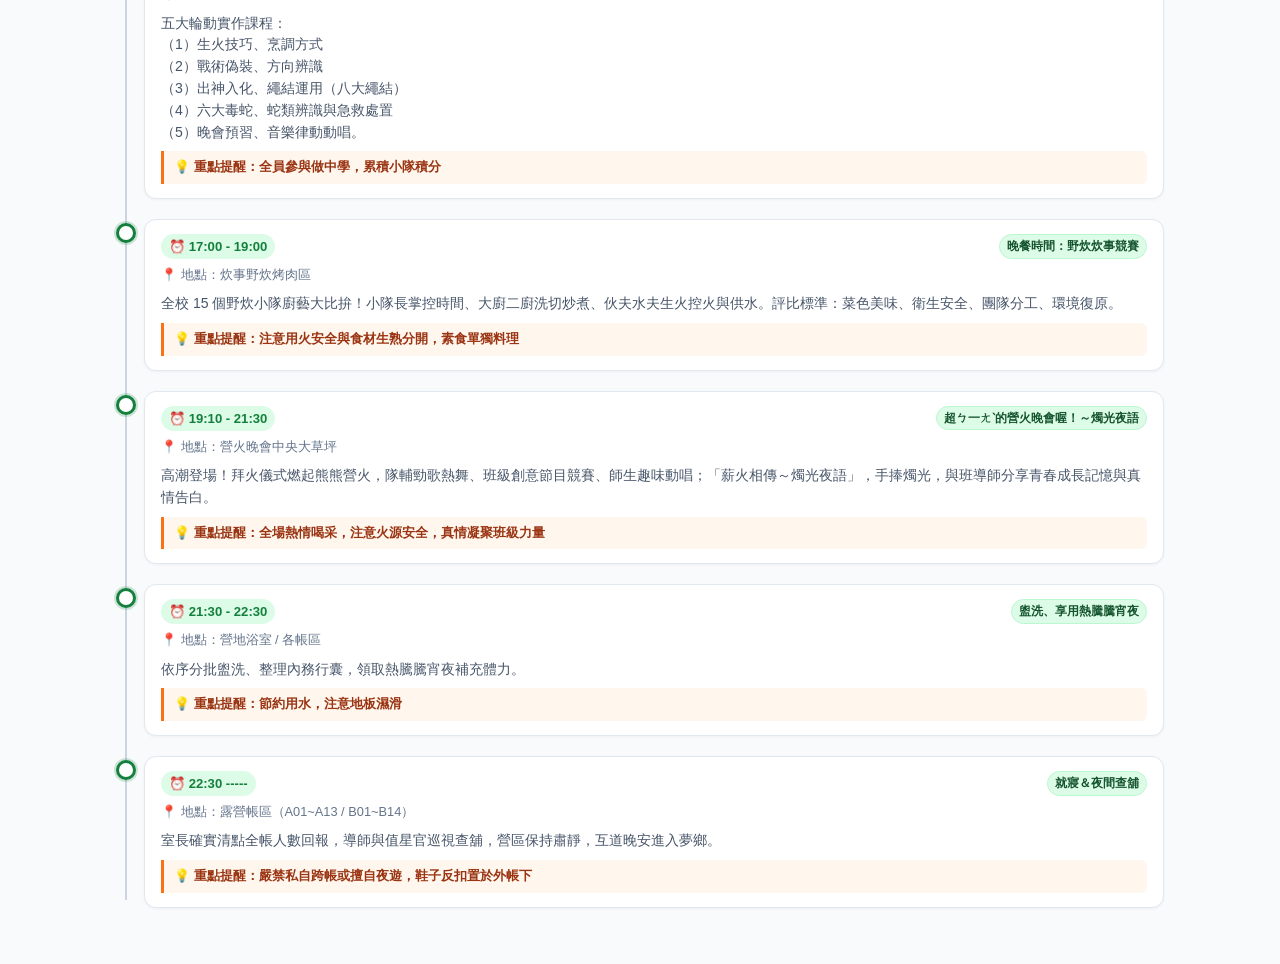
==== commit 09e5f31a: "feat: add pre-camp briefing, switch slides to light theme, and verify 100% active youtube tutorial v" ====
--- a/app.html
+++ b/app.html
@@ -57,6 +57,7 @@
       <button class="tab-btn" data-tab="squads">🍳 野炊炊事分組</button>
       <button class="tab-btn" data-tab="roster">🔍 全校學生名冊</button>
       <button class="tab-btn" data-tab="buses">🚌 遊覽車編組</button>
+      <button class="tab-btn" data-tab="briefing" style="background:rgba(234,88,12,0.12); color:#ea580c; border:1px solid rgba(234,88,12,0.35); font-weight:700;">📢 行前說明會</button>
       <button class="tab-btn" data-tab="checklist">🎒 行前行李清單</button>
       <button class="tab-btn" data-tab="scout">⚜️ 童軍野營寶典</button>
       <button class="tab-btn" data-tab="rules">⚠️ 營規生活須知</button>
@@ -230,7 +231,18 @@
       </div>
     </section>
 
-    <!-- 6. 行前行李清單 -->
+    <!-- 6. 隔宿露營行前說明會四大重點宣導（源自：隔宿露營行前說明會.txt） -->
+    <section class="tab-pane" id="tab-briefing">
+      <div class="section-head">
+        <h2 class="section-title">📢 隔宿露營行前說明會 · 四大生活規範與違紀處分叮嚀</h2>
+        <p class="section-desc">學校官方行前生活規範宣導：違禁品檢查、個人重要物品與通訊報平安、服裝儀容紀律、機動車重大違紀處分</p>
+      </div>
+      <div id="briefing-content-container">
+        <!-- JS 動態生成 -->
+      </div>
+    </section>
+
+    <!-- 7. 行前行李清單 -->
     <section class="tab-pane" id="tab-checklist">
       <div class="section-head">
         <h2 class="section-title">🎒 行前行李打包清單</h2>
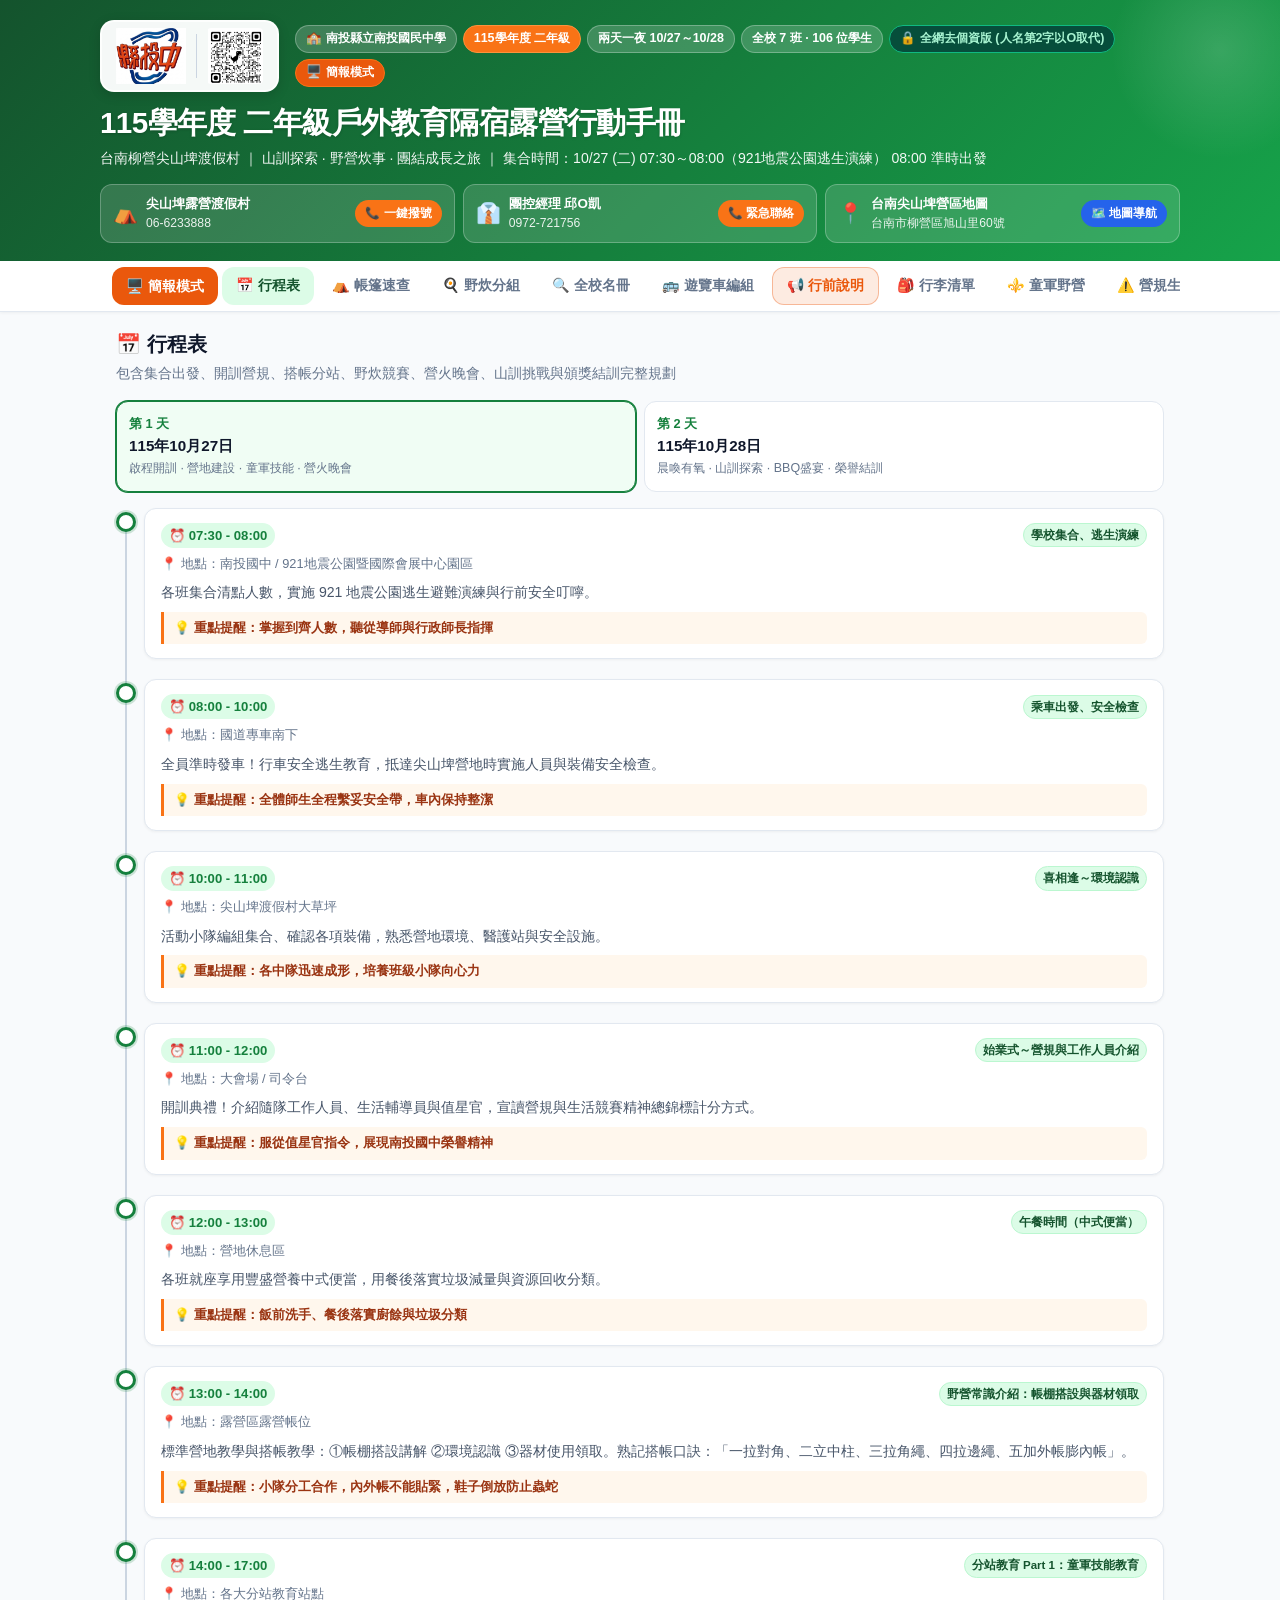
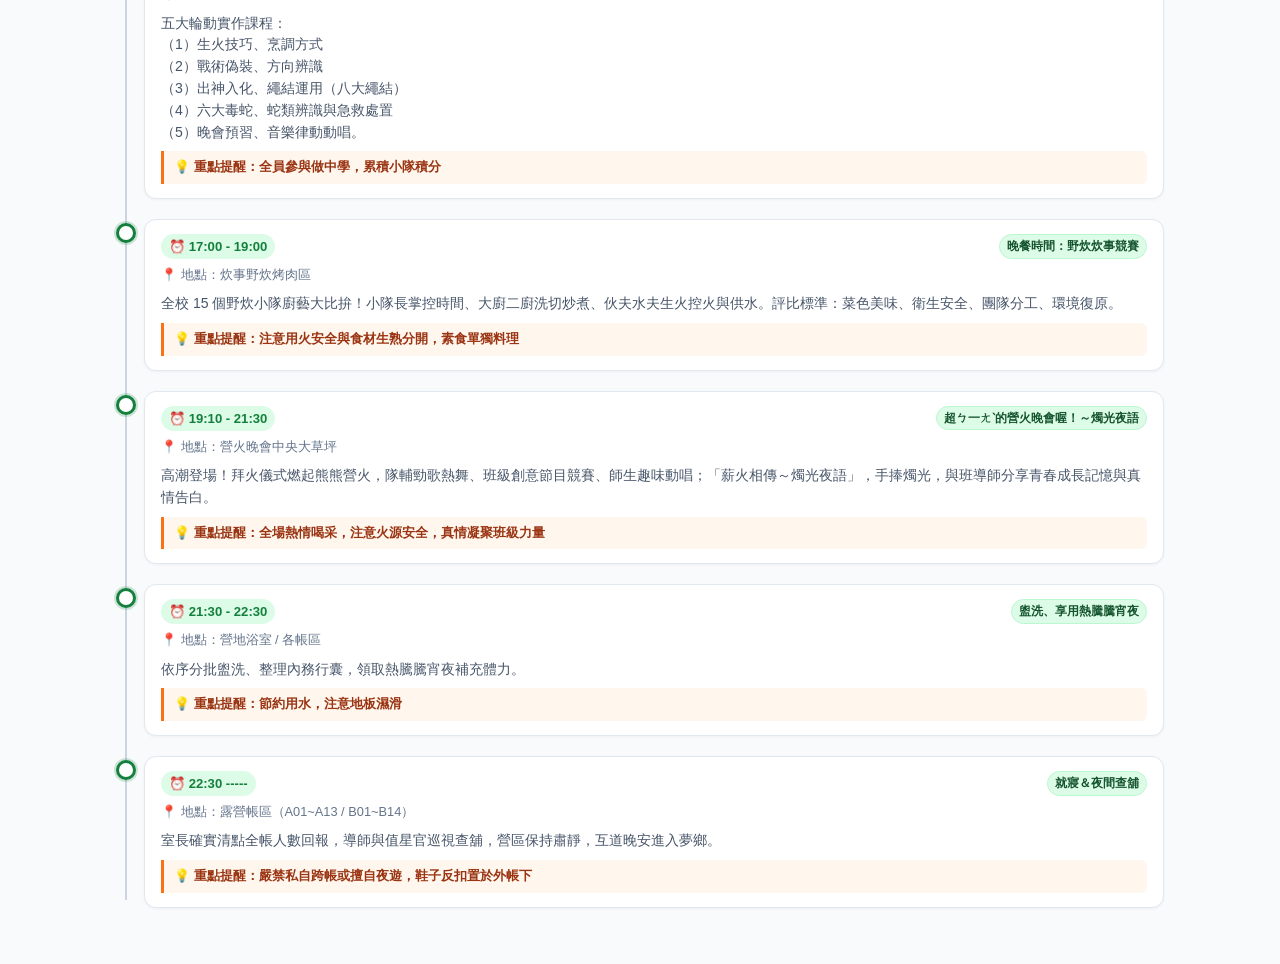
==== commit b3990592: "feat: add 5 slide background themes and simplify handbook titles" ====
--- a/app.html
+++ b/app.html
@@ -51,15 +51,15 @@
   <!-- ================= 桌機 / 平板 導航列 ================= -->
   <nav class="desktop-nav-bar" aria-label="手冊主要分頁導航">
     <div class="nav-tabs-scroll">
-      <a href="slides.html" class="tab-btn" style="background:#ea580c; color:#fff; text-decoration:none;" title="開啟全螢幕簡報模式">🖥️ 去個資簡報模式</a>
-      <button class="tab-btn active" data-tab="itinerary">📅 行程時間軸</button>
-      <button class="tab-btn" data-tab="tents">⛺ 帳篷住宿速查</button>
-      <button class="tab-btn" data-tab="squads">🍳 野炊炊事分組</button>
-      <button class="tab-btn" data-tab="roster">🔍 全校學生名冊</button>
+      <a href="slides.html" class="tab-btn" style="background:#ea580c; color:#fff; text-decoration:none;" title="開啟全螢幕簡報模式">🖥️ 簡報模式</a>
+      <button class="tab-btn active" data-tab="itinerary">📅 行程表</button>
+      <button class="tab-btn" data-tab="tents">⛺ 帳篷速查</button>
+      <button class="tab-btn" data-tab="squads">🍳 野炊分組</button>
+      <button class="tab-btn" data-tab="roster">🔍 全校名冊</button>
       <button class="tab-btn" data-tab="buses">🚌 遊覽車編組</button>
-      <button class="tab-btn" data-tab="briefing" style="background:rgba(234,88,12,0.12); color:#ea580c; border:1px solid rgba(234,88,12,0.35); font-weight:700;">📢 行前說明會</button>
-      <button class="tab-btn" data-tab="checklist">🎒 行前行李清單</button>
-      <button class="tab-btn" data-tab="scout">⚜️ 童軍野營寶典</button>
+      <button class="tab-btn" data-tab="briefing" style="background:rgba(234,88,12,0.12); color:#ea580c; border:1px solid rgba(234,88,12,0.35); font-weight:700;">📢 行前說明</button>
+      <button class="tab-btn" data-tab="checklist">🎒 行李清單</button>
+      <button class="tab-btn" data-tab="scout">⚜️ 童軍野營</button>
       <button class="tab-btn" data-tab="rules">⚠️ 營規生活須知</button>
       <button class="tab-btn" data-tab="info">ℹ️ 營地與行政資訊</button>
     </div>
@@ -68,10 +68,10 @@
   <!-- ================= 主要內容區 ================= -->
   <main class="main-content">
 
-    <!-- 1. 兩日行程時間軸 -->
+    <!-- 1. 行程表 -->
     <section class="tab-pane active" id="tab-itinerary">
       <div class="section-head">
-        <h2 class="section-title">📅 兩天一夜 完整行程時間表</h2>
+        <h2 class="section-title">📅 行程表</h2>
         <p class="section-desc">包含集合出發、開訓營規、搭帳分站、野炊競賽、營火晚會、山訓挑戰與頒獎結訓完整規劃</p>
       </div>
 
@@ -84,10 +84,10 @@
       </div>
     </section>
 
-    <!-- 2. 帳篷住宿速查 -->
+    <!-- 2. 帳篷速查 -->
     <section class="tab-pane" id="tab-tents">
       <div class="section-head">
-        <h2 class="section-title">⛺ 帳篷住宿即時速查</h2>
+        <h2 class="section-title">⛺ 帳篷速查</h2>
         <p class="section-desc">全校 27 頂帳篷（男帳 A01~A13、女帳 B01~B14），支援輸入姓名、座號、帳號即時秒查</p>
       </div>
 
@@ -133,10 +133,10 @@
       </div>
     </section>
 
-    <!-- 3. 野炊炊事分組速查 -->
+    <!-- 3. 野炊分組 -->
     <section class="tab-pane" id="tab-squads">
       <div class="section-head">
-        <h2 class="section-title">🍳 野炊炊事分組即時速查</h2>
+        <h2 class="section-title">🍳 野炊分組</h2>
         <p class="section-desc">全校 15 個野炊小隊，標註小隊長、副小隊長、大廚、二廚、伙夫、水夫、事務分工與素食名單</p>
       </div>
 
@@ -175,10 +175,10 @@
       </div>
     </section>
 
-    <!-- 4. 全校學生名冊資料庫 -->
+    <!-- 4. 全校名冊 -->
     <section class="tab-pane" id="tab-roster">
       <div class="section-head">
-        <h2 class="section-title">🔍 全校學生資料庫速查</h2>
+        <h2 class="section-title">🔍 全校名冊</h2>
         <p class="section-desc">全校 106 位二年級同學，快速查詢座號、班級、性別、車次、帳號、野炊組別與飲食習慣</p>
       </div>
 
@@ -220,10 +220,10 @@
       </div>
     </section>
 
-    <!-- 5. 遊覽車編組與師長團務 -->
+    <!-- 5. 遊覽車編組 -->
     <section class="tab-pane" id="tab-buses">
       <div class="section-head">
-        <h2 class="section-title">🚌 遊覽車編組與隨車師長</h2>
+        <h2 class="section-title">🚌 遊覽車編組</h2>
         <p class="section-desc">全校 4 部遊覽車（1 車、2 車、3 車、丁車）搭乘班級配置、隨車行政師長與學生名冊</p>
       </div>
       <div id="buses-content-container">
@@ -231,10 +231,10 @@
       </div>
     </section>
 
-    <!-- 6. 隔宿露營行前說明會四大重點宣導（源自：隔宿露營行前說明會.txt） -->
+    <!-- 6. 行前說明 -->
     <section class="tab-pane" id="tab-briefing">
       <div class="section-head">
-        <h2 class="section-title">📢 隔宿露營行前說明會 · 四大生活規範與違紀處分叮嚀</h2>
+        <h2 class="section-title">📢 行前說明</h2>
         <p class="section-desc">學校官方行前生活規範宣導：違禁品檢查、個人重要物品與通訊報平安、服裝儀容紀律、機動車重大違紀處分</p>
       </div>
       <div id="briefing-content-container">
@@ -242,10 +242,10 @@
       </div>
     </section>
 
-    <!-- 7. 行前行李清單 -->
+    <!-- 7. 行李清單 -->
     <section class="tab-pane" id="tab-checklist">
       <div class="section-head">
-        <h2 class="section-title">🎒 行前行李打包清單</h2>
+        <h2 class="section-title">🎒 行李清單</h2>
         <p class="section-desc">點擊項目可打勾完成打包，進度自動儲存於手機瀏覽器，重開不遺失！</p>
       </div>
 
@@ -269,10 +269,10 @@
       </div>
     </section>
 
-    <!-- 7. 童軍野營技能寶典 -->
+    <!-- 8. 童軍野營 -->
     <section class="tab-pane" id="tab-scout">
       <div class="section-head">
-        <h2 class="section-title">⚜️ 童軍與野外技能寶典</h2>
+        <h2 class="section-title">⚜️ 童軍野營</h2>
         <p class="section-desc">包含營地建設、屋式帳搭收口訣、八大繩結、毒蛇五要五不、自然方向辨識與緊急急救法</p>
       </div>
       <div id="scout-content-container">
@@ -280,7 +280,7 @@
       </div>
     </section>
 
-    <!-- 8. 營規生活須知 -->
+    <!-- 9. 營規生活須知 -->
     <section class="tab-pane" id="tab-rules">
       <div class="section-head">
         <h2 class="section-title">⚠️ 營規生活須知與安全守則</h2>
@@ -308,31 +308,31 @@
   <nav class="mobile-bottom-nav" aria-label="手機端底部快捷導航">
     <button class="mobile-nav-btn active" data-tab="itinerary">
       <span class="mobile-nav-icon">📅</span>
-      <span>行程</span>
+      <span>行程表</span>
     </button>
     <button class="mobile-nav-btn" data-tab="tents">
       <span class="mobile-nav-icon">⛺</span>
-      <span>帳篷</span>
+      <span>帳篷速查</span>
     </button>
     <button class="mobile-nav-btn" data-tab="squads">
       <span class="mobile-nav-icon">🍳</span>
-      <span>野炊</span>
+      <span>野炊分組</span>
     </button>
     <button class="mobile-nav-btn" data-tab="roster">
       <span class="mobile-nav-icon">🔍</span>
-      <span>名冊</span>
+      <span>全校名冊</span>
     </button>
     <button class="mobile-nav-btn" data-tab="checklist">
       <span class="mobile-nav-icon">🎒</span>
-      <span>行李</span>
+      <span>行李清單</span>
     </button>
     <button class="mobile-nav-btn" data-tab="scout">
       <span class="mobile-nav-icon">⚜️</span>
-      <span>寶典</span>
+      <span>童軍野營</span>
     </button>
     <a href="slides.html" class="mobile-nav-btn" style="color:var(--accent); text-decoration:none;">
       <span class="mobile-nav-icon">🖥️</span>
-      <span>簡報</span>
+      <span>簡報模式</span>
     </a>
   </nav>
 
--- a/styles.css
+++ b/styles.css
@@ -1025,12 +1025,13 @@
   gap: 2px;
   color: var(--text-muted);
   cursor: pointer;
-  font-size: 0.72rem;
+  font-size: 0.68rem;
   font-weight: 600;
-  padding: 4px 8px;
+  padding: 4px 2px;
   border-radius: var(--radius-sm);
   transition: var(--transition);
   flex: 1;
+  white-space: nowrap;
 }
 
 .mobile-nav-icon {
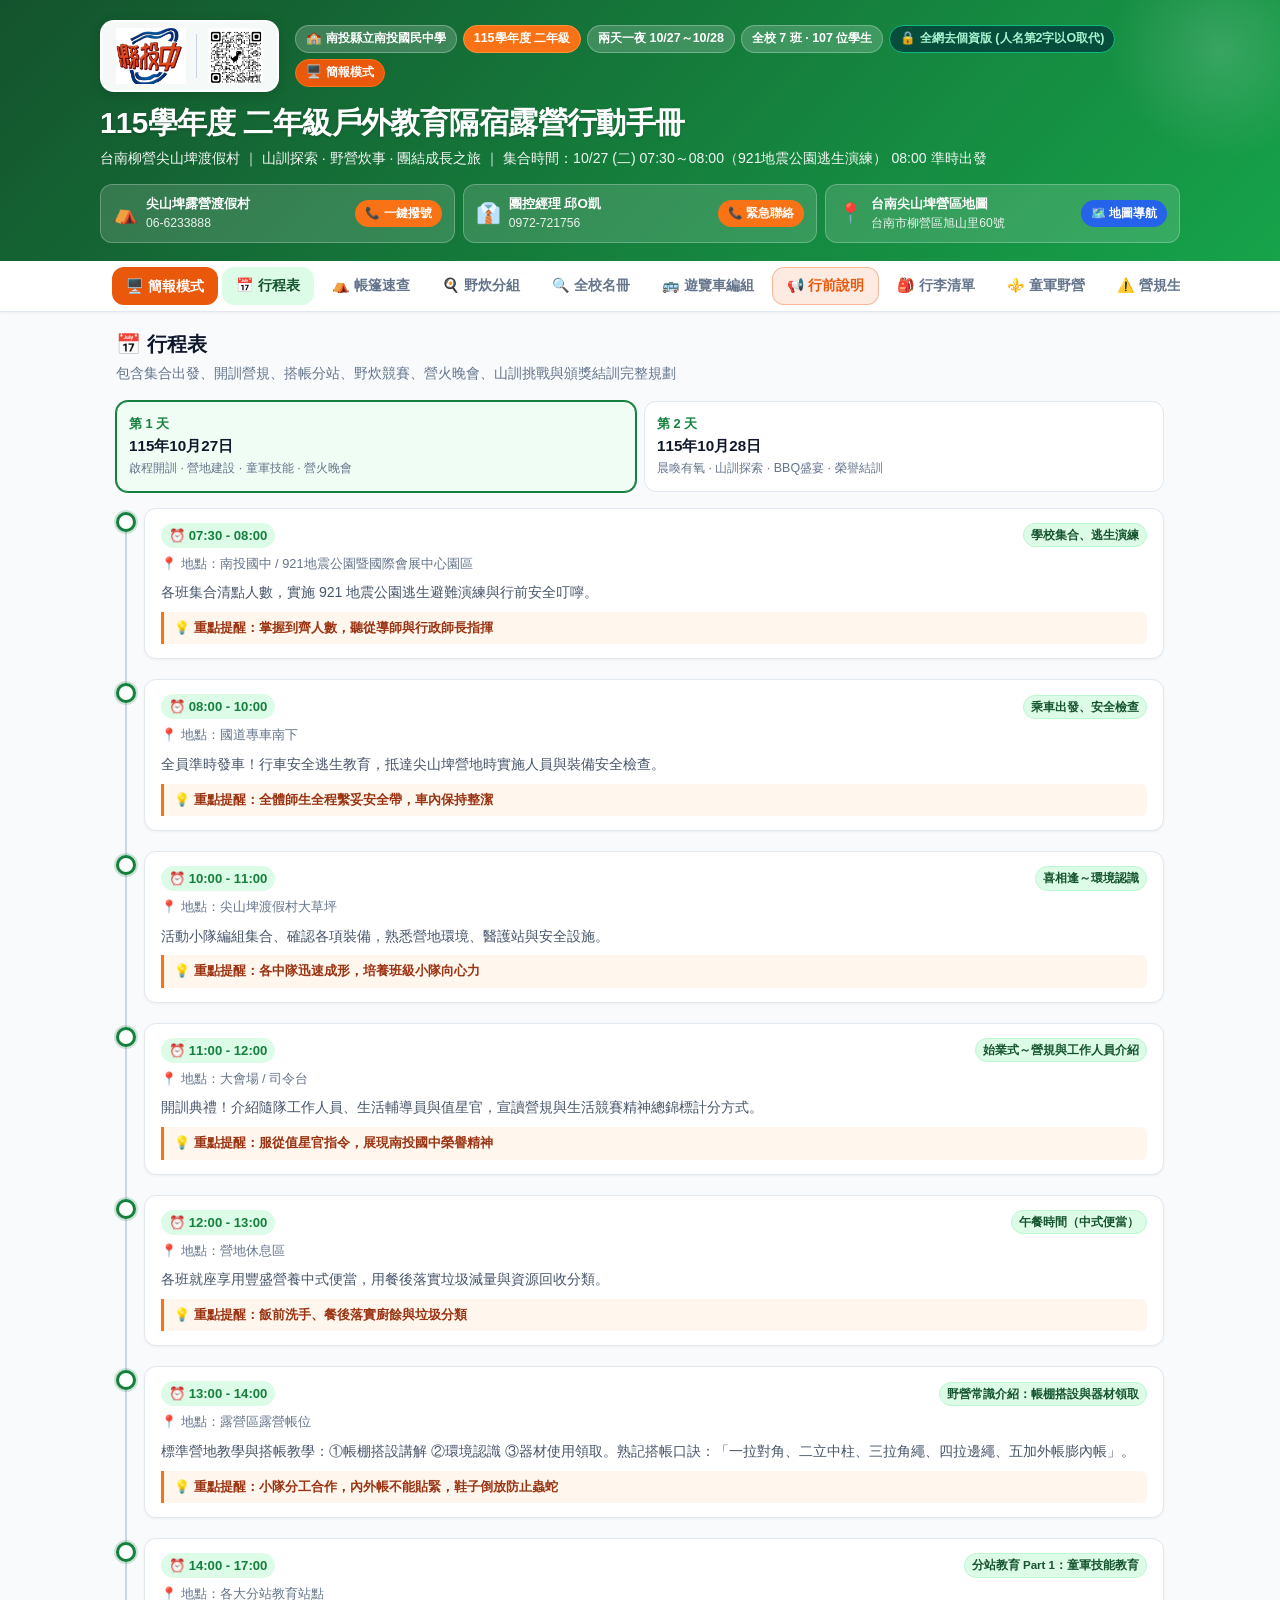
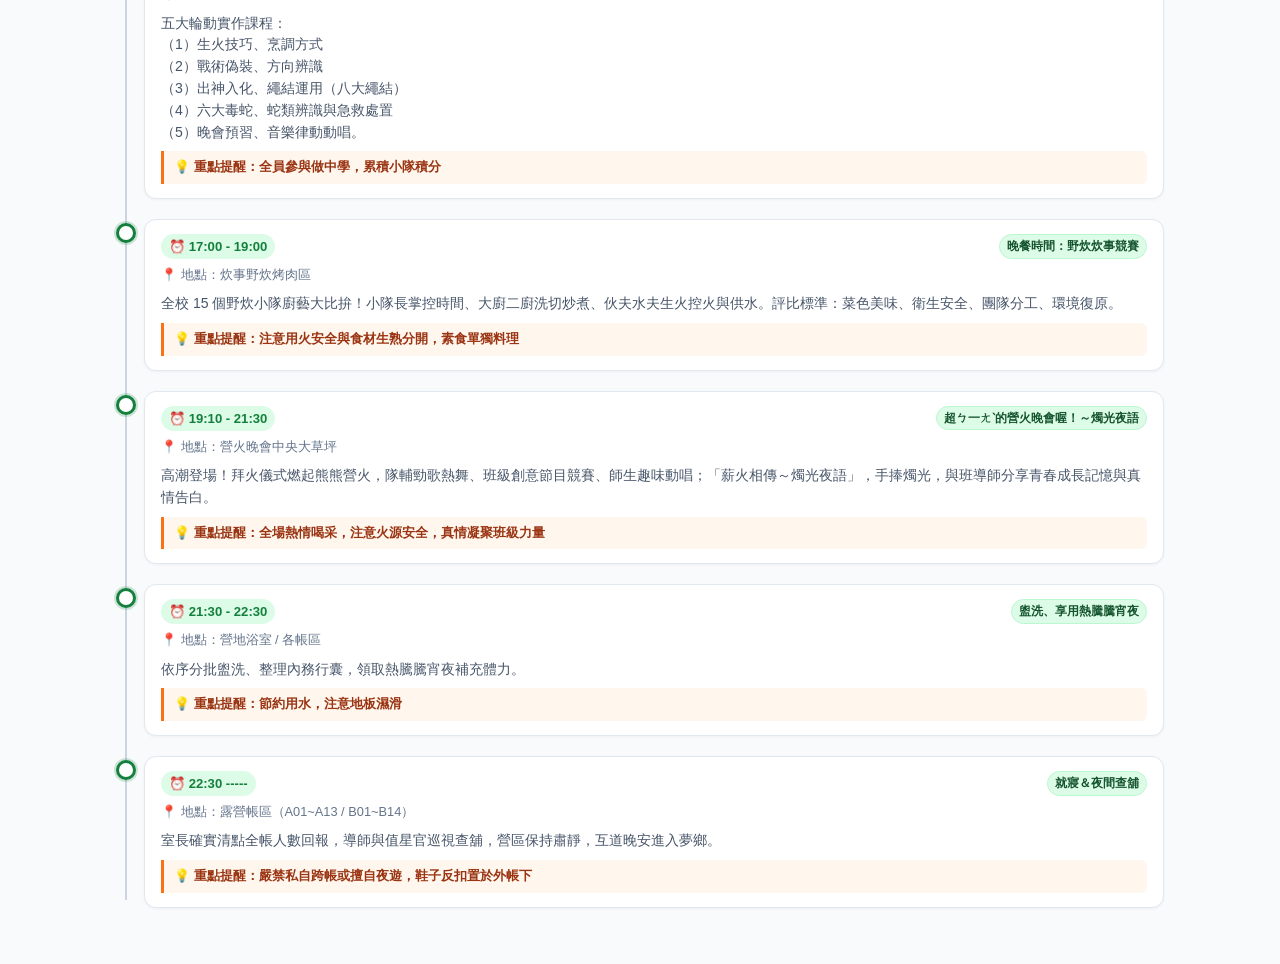
==== commit c4a1bbe8: "feat: update class 802 roster with new student 詹O彤, adjust B05 tent, squad 5, and total student coun" ====
--- a/app.html
+++ b/app.html
@@ -30,7 +30,7 @@
           <span class="badge-tag">🏫 南投縣立南投國民中學</span>
           <span class="badge-tag highlight">115學年度 二年級</span>
           <span class="badge-tag">兩天一夜 10/27～10/28</span>
-          <span class="badge-tag">全校 7 班 · 106 位學生</span>
+          <span class="badge-tag">全校 7 班 · 107 位學生</span>
           <span class="badge-tag highlight" style="background:#064e3b; border-color:#10b981; color:#a7f3d0; font-weight:700;">🔒 全網去個資版 (人名第2字以O取代)</span>
           <a href="slides.html" class="badge-tag" style="background:#ea580c; border-color:#f97316; text-decoration:none; color:#fff;" title="前往全螢幕簡報模式">🖥️ 簡報模式</a>
         </div>
@@ -179,7 +179,7 @@
     <section class="tab-pane" id="tab-roster">
       <div class="section-head">
         <h2 class="section-title">🔍 全校名冊</h2>
-        <p class="section-desc">全校 106 位二年級同學，快速查詢座號、班級、性別、車次、帳號、野炊組別與飲食習慣</p>
+        <p class="section-desc">全校 107 位二年級同學，快速查詢座號、班級、性別、車次、帳號、野炊組別與飲食習慣</p>
       </div>
 
       <!-- 名冊篩選工具列 -->
@@ -211,7 +211,7 @@
         </div>
 
         <div class="view-actions-bar">
-          <span id="roster-count-badge" class="result-count-badge">共 106 位同學</span>
+          <span id="roster-count-badge" class="result-count-badge">共 107 位同學</span>
         </div>
       </div>
 
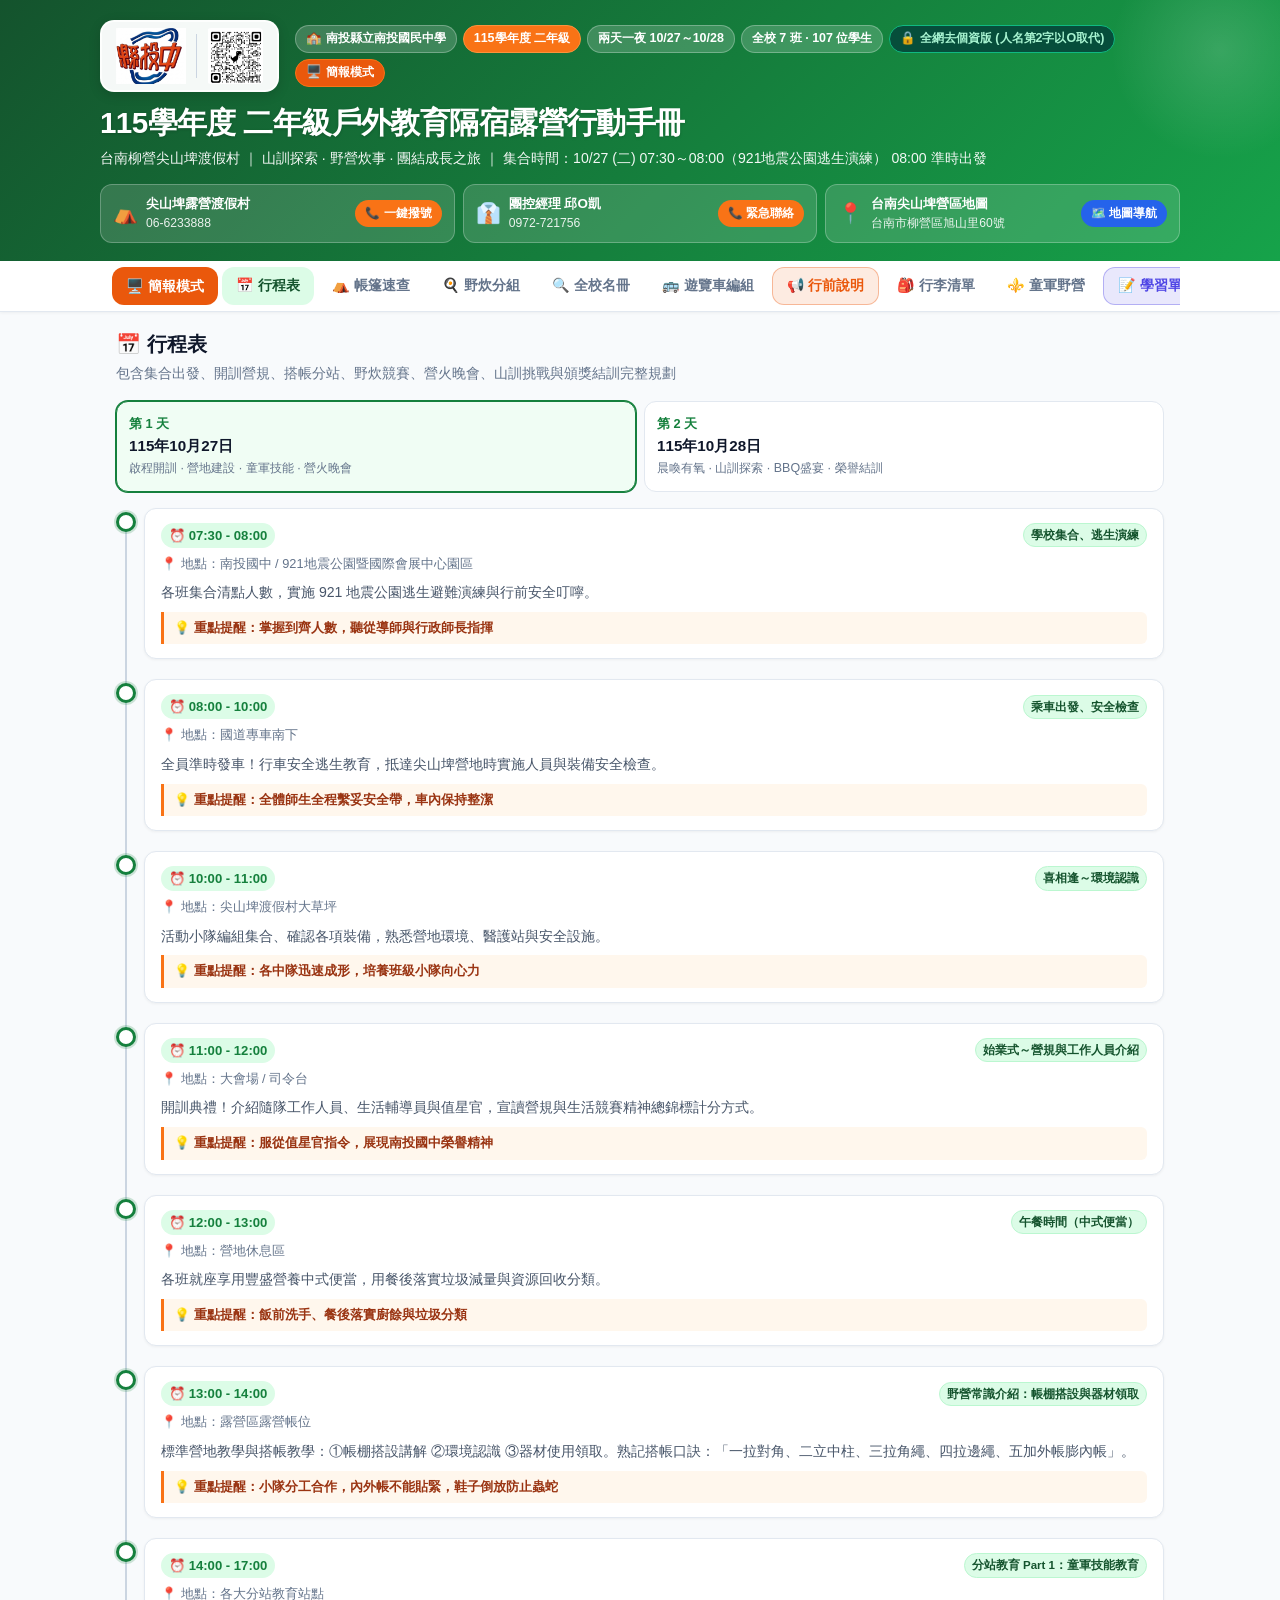
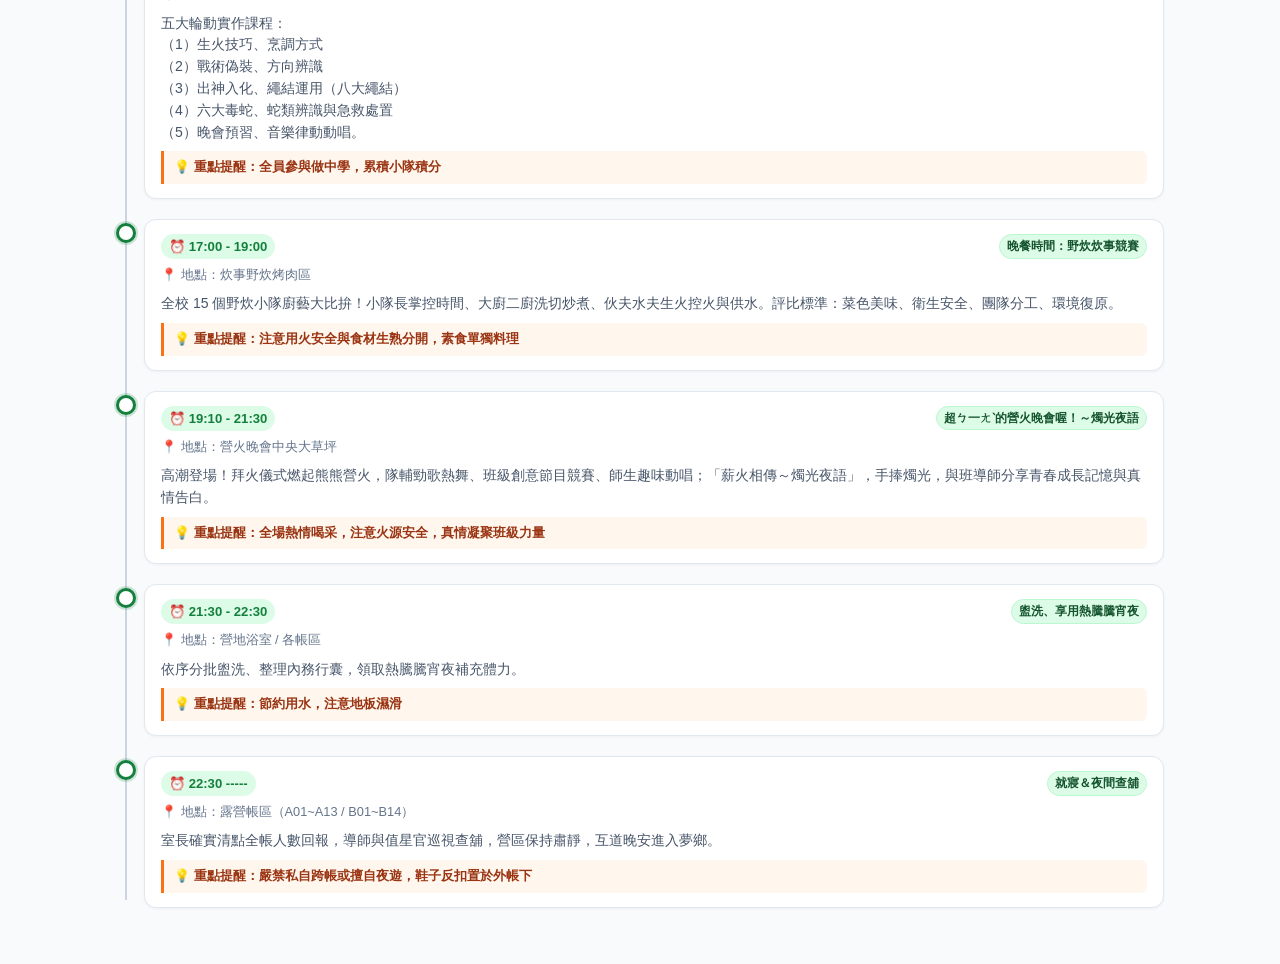
==== commit 5edc2b0d: "feat: add detailed scout skills worksheet (P.22-23) and self-checklist (P.24) with interactive input" ====
--- a/app.html
+++ b/app.html
@@ -60,6 +60,8 @@
       <button class="tab-btn" data-tab="briefing" style="background:rgba(234,88,12,0.12); color:#ea580c; border:1px solid rgba(234,88,12,0.35); font-weight:700;">📢 行前說明</button>
       <button class="tab-btn" data-tab="checklist">🎒 行李清單</button>
       <button class="tab-btn" data-tab="scout">⚜️ 童軍野營</button>
+      <button class="tab-btn" data-tab="worksheet" style="background:rgba(79,70,229,0.12); color:#4f46e5; border:1px solid rgba(79,70,229,0.35); font-weight:700;">📝 學習單</button>
+      <button class="tab-btn" data-tab="selfcheck" style="background:rgba(16,185,129,0.12); color:#059669; border:1px solid rgba(16,185,129,0.35); font-weight:700;">✅ 檢核表</button>
       <button class="tab-btn" data-tab="rules">⚠️ 營規生活須知</button>
       <button class="tab-btn" data-tab="info">ℹ️ 營地與行政資訊</button>
     </div>
@@ -280,6 +282,28 @@
       </div>
     </section>
 
+    <!-- 8.5 童軍技能學習單 (手冊 P.22-23) -->
+    <section class="tab-pane" id="tab-worksheet">
+      <div class="section-head">
+        <h2 class="section-title">📝 童軍技能學習單</h2>
+        <p class="section-desc">參考手冊第 22、23 頁：營帳挑錯、有毒動植物辨識、中暑急救流程、生活繩結連線與材質比較（支援作答自動儲存）</p>
+      </div>
+      <div id="worksheet-content-container">
+        <!-- JS 動態生成 -->
+      </div>
+    </section>
+
+    <!-- 8.6 自我檢核表 (手冊 P.24) -->
+    <section class="tab-pane" id="tab-selfcheck">
+      <div class="section-head">
+        <h2 class="section-title">✅ 自我檢核表</h2>
+        <p class="section-desc">參考手冊第 24 頁：全 13 項生活教育與童軍體驗指標自我評量、自動計算總分與達成率、導師評語簽核</p>
+      </div>
+      <div id="selfcheck-content-container">
+        <!-- JS 動態生成 -->
+      </div>
+    </section>
+
     <!-- 9. 營規生活須知 -->
     <section class="tab-pane" id="tab-rules">
       <div class="section-head">
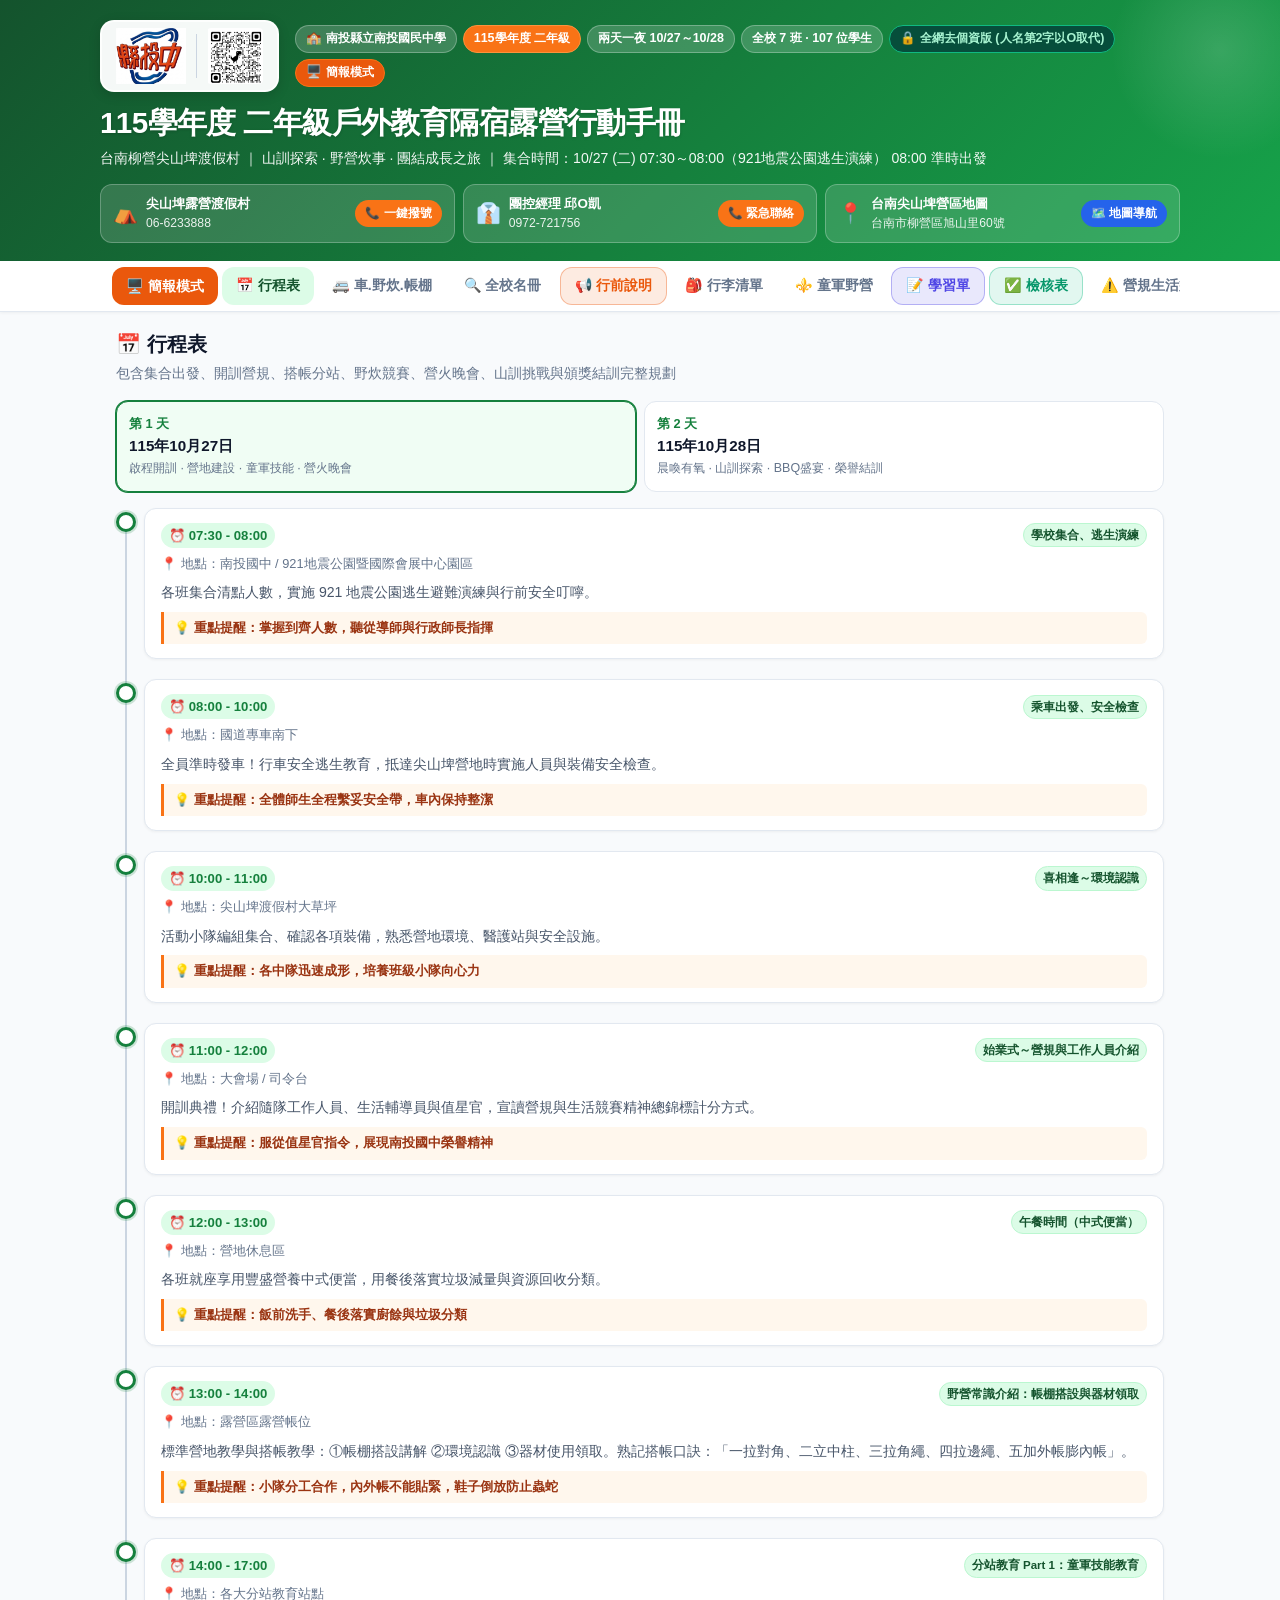
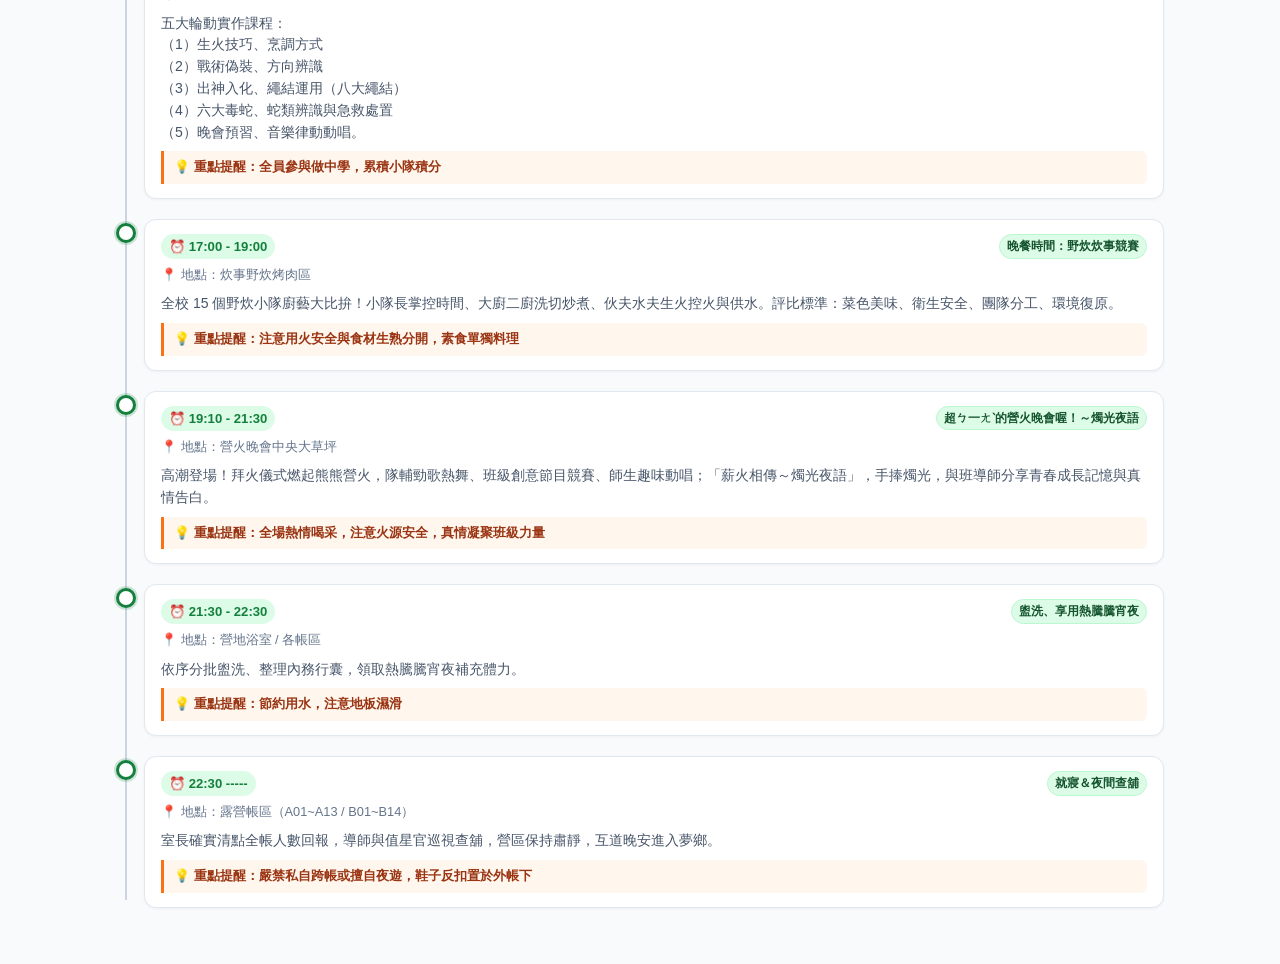
==== commit b241078d: "feat: combine buses, squads, and tents tabs into unified 車.野炊.帳棚 tab with subpane navigation" ====
--- a/app.html
+++ b/app.html
@@ -53,10 +53,8 @@
     <div class="nav-tabs-scroll">
       <a href="slides.html" class="tab-btn" style="background:#ea580c; color:#fff; text-decoration:none;" title="開啟全螢幕簡報模式">🖥️ 簡報模式</a>
       <button class="tab-btn active" data-tab="itinerary">📅 行程表</button>
-      <button class="tab-btn" data-tab="tents">⛺ 帳篷速查</button>
-      <button class="tab-btn" data-tab="squads">🍳 野炊分組</button>
+      <button class="tab-btn" data-tab="camp-groups">🚐 車.野炊.帳棚</button>
       <button class="tab-btn" data-tab="roster">🔍 全校名冊</button>
-      <button class="tab-btn" data-tab="buses">🚌 遊覽車編組</button>
       <button class="tab-btn" data-tab="briefing" style="background:rgba(234,88,12,0.12); color:#ea580c; border:1px solid rgba(234,88,12,0.35); font-weight:700;">📢 行前說明</button>
       <button class="tab-btn" data-tab="checklist">🎒 行李清單</button>
       <button class="tab-btn" data-tab="scout">⚜️ 童軍野營</button>
@@ -86,94 +84,118 @@
       </div>
     </section>
 
-    <!-- 2. 帳篷速查 -->
-    <section class="tab-pane" id="tab-tents">
-      <div class="section-head">
-        <h2 class="section-title">⛺ 帳篷速查</h2>
-        <p class="section-desc">全校 27 頂帳篷（男帳 A01~A13、女帳 B01~B14），支援輸入姓名、座號、帳號即時秒查</p>
-      </div>
-
-      <!-- 帳篷篩選工具列 -->
-      <div class="filter-toolbar">
-        <div class="search-input-wrap">
-          <span class="search-icon">🔍</span>
-          <input type="text" id="tent-search-input" class="search-input" placeholder="輸入同學姓名、座號（如 15）、帳號（如 A01, B02）快速查詢...">
-          <button id="tent-search-clear" class="clear-search-btn" title="清除搜尋">✕</button>
-        </div>
-
-        <div class="chip-filters">
-          <span class="chip-label">班級：</span>
-          <button class="filter-chip tent-class-chip active" data-class="all">全部班級</button>
-          <button class="filter-chip tent-class-chip" data-class="801">801 (201)</button>
-          <button class="filter-chip tent-class-chip" data-class="802">802 (202)</button>
-          <button class="filter-chip tent-class-chip" data-class="803">803 (203)</button>
-          <button class="filter-chip tent-class-chip" data-class="804">804 (204)</button>
-          <button class="filter-chip tent-class-chip" data-class="805">805 (205)</button>
-          <button class="filter-chip tent-class-chip" data-class="806">806 (206)</button>
-          <button class="filter-chip tent-class-chip" data-class="807">807 (207)</button>
-        </div>
-
-        <div class="chip-filters">
-          <span class="chip-label">性別：</span>
-          <button class="filter-chip tent-gender-chip active" data-gender="all">全部帳篷</button>
-          <button class="filter-chip tent-gender-chip" data-gender="男">🏕️ 男生帳 (A01~A13)</button>
-          <button class="filter-chip tent-gender-chip" data-gender="女">⛺ 女生帳 (B01~B14)</button>
-        </div>
-
-        <div class="view-actions-bar">
-          <span id="tents-count-badge" class="result-count-badge">共 27 頂帳篷</span>
-          <div class="view-toggle-btns">
-            <button class="view-toggle-btn tent-view-btn active" data-view="card">🗂️ 卡片模式</button>
-            <button class="view-toggle-btn tent-view-btn" data-view="table">📑 表格名冊</button>
-          </div>
-        </div>
-      </div>
-
-      <!-- 帳篷列表 -->
-      <div id="tents-list-container">
-        <!-- JS 動態生成 -->
-      </div>
-    </section>
-
-    <!-- 3. 野炊分組 -->
-    <section class="tab-pane" id="tab-squads">
-      <div class="section-head">
-        <h2 class="section-title">🍳 野炊分組</h2>
-        <p class="section-desc">全校 15 個野炊小隊，標註小隊長、副小隊長、大廚、二廚、伙夫、水夫、事務分工與素食名單</p>
-      </div>
-
-      <!-- 野炊篩選工具列 -->
-      <div class="filter-toolbar">
-        <div class="search-input-wrap">
-          <span class="search-icon">🔍</span>
-          <input type="text" id="squad-search-input" class="search-input" placeholder="輸入組別（如 第 1 組）、學生姓名、分工職掌（如 大廚）快速查詢...">
-          <button id="squad-search-clear" class="clear-search-btn" title="清除搜尋">✕</button>
-        </div>
-
-        <div class="chip-filters">
-          <span class="chip-label">班級：</span>
-          <button class="filter-chip squad-class-chip active" data-class="all">全部班級</button>
-          <button class="filter-chip squad-class-chip" data-class="801">801 (1-2組)</button>
-          <button class="filter-chip squad-class-chip" data-class="802">802 (3-5組)</button>
-          <button class="filter-chip squad-class-chip" data-class="803">803 (6-7組)</button>
-          <button class="filter-chip squad-class-chip" data-class="804">804 (8-9組)</button>
-          <button class="filter-chip squad-class-chip" data-class="805">805 (10-11組)</button>
-          <button class="filter-chip squad-class-chip" data-class="806">806 (12組)</button>
-          <button class="filter-chip squad-class-chip" data-class="807">807 (13-15組)</button>
-        </div>
-
-        <div class="view-actions-bar">
-          <span id="squads-count-badge" class="result-count-badge">共 15 個野炊小隊</span>
-          <div class="view-toggle-btns">
-            <button class="view-toggle-btn squad-view-btn active" data-view="card">🗂️ 卡片模式</button>
-            <button class="view-toggle-btn squad-view-btn" data-view="table">📑 表格名冊</button>
-          </div>
-        </div>
-      </div>
-
-      <!-- 野炊小隊列表 -->
-      <div id="squads-list-container">
-        <!-- JS 動態生成 -->
+    <!-- 2. 車.野炊.帳棚 (合組三合一專區) -->
+    <section class="tab-pane" id="tab-camp-groups">
+      <div class="section-head">
+        <h2 class="section-title">🚐 車.野炊.帳棚</h2>
+        <p class="section-desc">整合全校 4 部遊覽車配置、15 個野炊小隊分工與 27 頂帳篷住宿分配速查</p>
+      </div>
+
+      <!-- 子分頁快捷切換按鈕列 -->
+      <div class="groups-subnav-bar">
+        <button class="groups-subnav-btn active" data-subpane="all">📋 全部總覽</button>
+        <button class="groups-subnav-btn" data-subpane="buses">🚌 遊覽車 (4車)</button>
+        <button class="groups-subnav-btn" data-subpane="squads">🍳 野炊分組 (15組)</button>
+        <button class="groups-subnav-btn" data-subpane="tents">⛺ 帳棚速查 (27頂)</button>
+      </div>
+
+      <!-- 子區塊 1: 遊覽車編組 -->
+      <div class="groups-subpane-block" id="subpane-buses">
+        <div class="groups-block-header">
+          <h3 class="groups-block-title">🚌 遊覽車編組（全校 4 部車次與乘車名冊）</h3>
+        </div>
+        <div id="buses-content-container">
+          <!-- JS 動態生成 -->
+        </div>
+      </div>
+
+      <!-- 子區塊 2: 野炊分組 -->
+      <div class="groups-subpane-block" id="subpane-squads">
+        <div class="groups-block-header">
+          <h3 class="groups-block-title">🍳 野炊分組（全校 15 個炊事小隊與食材分工）</h3>
+        </div>
+
+        <!-- 野炊篩選工具列 -->
+        <div class="filter-toolbar">
+          <div class="search-input-wrap">
+            <span class="search-icon">🔍</span>
+            <input type="text" id="squad-search-input" class="search-input" placeholder="輸入組別（如 第 1 組）、學生姓名、分工職掌（如 大廚）快速查詢...">
+            <button id="squad-search-clear" class="clear-search-btn" title="清除搜尋">✕</button>
+          </div>
+
+          <div class="chip-filters">
+            <span class="chip-label">班級：</span>
+            <button class="filter-chip squad-class-chip active" data-class="all">全部班級</button>
+            <button class="filter-chip squad-class-chip" data-class="801">801 (1-2組)</button>
+            <button class="filter-chip squad-class-chip" data-class="802">802 (3-5組)</button>
+            <button class="filter-chip squad-class-chip" data-class="803">803 (6-7組)</button>
+            <button class="filter-chip squad-class-chip" data-class="804">804 (8-9組)</button>
+            <button class="filter-chip squad-class-chip" data-class="805">805 (10-11組)</button>
+            <button class="filter-chip squad-class-chip" data-class="806">806 (12組)</button>
+            <button class="filter-chip squad-class-chip" data-class="807">807 (13-15組)</button>
+          </div>
+
+          <div class="view-actions-bar">
+            <span id="squads-count-badge" class="result-count-badge">共 15 個野炊小隊</span>
+            <div class="view-toggle-btns">
+              <button class="view-toggle-btn squad-view-btn active" data-view="card">🗂️ 卡片模式</button>
+              <button class="view-toggle-btn squad-view-btn" data-view="table">📑 表格名冊</button>
+            </div>
+          </div>
+        </div>
+
+        <!-- 野炊小隊列表 -->
+        <div id="squads-list-container">
+          <!-- JS 動態生成 -->
+        </div>
+      </div>
+
+      <!-- 子區塊 3: 帳棚速查 -->
+      <div class="groups-subpane-block" id="subpane-tents">
+        <div class="groups-block-header">
+          <h3 class="groups-block-title">⛺ 帳棚速查（全校 27 頂帳篷住宿名單與性別配置）</h3>
+        </div>
+
+        <!-- 帳篷篩選工具列 -->
+        <div class="filter-toolbar">
+          <div class="search-input-wrap">
+            <span class="search-icon">🔍</span>
+            <input type="text" id="tent-search-input" class="search-input" placeholder="輸入同學姓名、座號（如 15）、帳號（如 A01, B02）快速查詢...">
+            <button id="tent-search-clear" class="clear-search-btn" title="清除搜尋">✕</button>
+          </div>
+
+          <div class="chip-filters">
+            <span class="chip-label">班級：</span>
+            <button class="filter-chip tent-class-chip active" data-class="all">全部班級</button>
+            <button class="filter-chip tent-class-chip" data-class="801">801 (201)</button>
+            <button class="filter-chip tent-class-chip" data-class="802">802 (202)</button>
+            <button class="filter-chip tent-class-chip" data-class="803">803 (203)</button>
+            <button class="filter-chip tent-class-chip" data-class="804">804 (204)</button>
+            <button class="filter-chip tent-class-chip" data-class="805">805 (205)</button>
+            <button class="filter-chip tent-class-chip" data-class="806">806 (206)</button>
+            <button class="filter-chip tent-class-chip" data-class="807">807 (207)</button>
+          </div>
+
+          <div class="chip-filters">
+            <span class="chip-label">性別：</span>
+            <button class="filter-chip tent-gender-chip active" data-gender="all">全部帳篷</button>
+            <button class="filter-chip tent-gender-chip" data-gender="男">🏕️ 男生帳 (A01~A13)</button>
+            <button class="filter-chip tent-gender-chip" data-gender="女">⛺ 女生帳 (B01~B14)</button>
+          </div>
+
+          <div class="view-actions-bar">
+            <span id="tents-count-badge" class="result-count-badge">共 27 頂帳篷</span>
+            <div class="view-toggle-btns">
+              <button class="view-toggle-btn tent-view-btn active" data-view="card">🗂️ 卡片模式</button>
+              <button class="view-toggle-btn tent-view-btn" data-view="table">📑 表格名冊</button>
+            </div>
+          </div>
+        </div>
+
+        <!-- 帳篷列表 -->
+        <div id="tents-list-container">
+          <!-- JS 動態生成 -->
+        </div>
       </div>
     </section>
 
@@ -222,16 +244,7 @@
       </div>
     </section>
 
-    <!-- 5. 遊覽車編組 -->
-    <section class="tab-pane" id="tab-buses">
-      <div class="section-head">
-        <h2 class="section-title">🚌 遊覽車編組</h2>
-        <p class="section-desc">全校 4 部遊覽車（1 車、2 車、3 車、丁車）搭乘班級配置、隨車行政師長與學生名冊</p>
-      </div>
-      <div id="buses-content-container">
-        <!-- JS 動態生成 -->
-      </div>
-    </section>
+
 
     <!-- 6. 行前說明 -->
     <section class="tab-pane" id="tab-briefing">
@@ -334,13 +347,9 @@
       <span class="mobile-nav-icon">📅</span>
       <span>行程表</span>
     </button>
-    <button class="mobile-nav-btn" data-tab="tents">
-      <span class="mobile-nav-icon">⛺</span>
-      <span>帳篷速查</span>
-    </button>
-    <button class="mobile-nav-btn" data-tab="squads">
-      <span class="mobile-nav-icon">🍳</span>
-      <span>野炊分組</span>
+    <button class="mobile-nav-btn" data-tab="camp-groups">
+      <span class="mobile-nav-icon">🚐</span>
+      <span>車.野炊.帳棚</span>
     </button>
     <button class="mobile-nav-btn" data-tab="roster">
       <span class="mobile-nav-icon">🔍</span>
--- a/styles.css
+++ b/styles.css
@@ -1118,3 +1118,70 @@
     grid-template-columns: 1fr;
   }
 }
+
+/* ==========================================================================
+   車.野炊.帳棚 三合一整合區塊樣式
+   ========================================================================== */
+.groups-subnav-bar {
+  display: flex;
+  align-items: center;
+  gap: 8px;
+  overflow-x: auto;
+  padding: 6px 2px 14px;
+  margin-bottom: 14px;
+  border-bottom: 2px solid var(--border);
+  -webkit-overflow-scrolling: touch;
+}
+
+.groups-subnav-btn {
+  display: inline-flex;
+  align-items: center;
+  gap: 6px;
+  padding: 8px 16px;
+  border-radius: var(--radius-full);
+  font-size: 0.88rem;
+  font-weight: 700;
+  border: 1px solid var(--border);
+  background: var(--bg-card);
+  color: var(--text-secondary);
+  cursor: pointer;
+  white-space: nowrap;
+  transition: all 0.2s ease;
+  box-shadow: var(--shadow-sm);
+}
+
+.groups-subnav-btn:hover {
+  color: var(--primary);
+  border-color: var(--primary);
+  background: var(--primary-surface);
+}
+
+.groups-subnav-btn.active {
+  background: var(--primary);
+  color: var(--text-white);
+  border-color: var(--primary-dark);
+  box-shadow: 0 2px 8px rgba(21, 128, 61, 0.35);
+}
+
+.groups-subpane-block {
+  margin-bottom: 32px;
+  transition: opacity 0.2s ease;
+}
+
+.groups-block-header {
+  display: flex;
+  align-items: center;
+  justify-content: space-between;
+  padding: 10px 14px;
+  background: var(--bg-subtle);
+  border-left: 4px solid var(--accent);
+  border-radius: var(--radius-sm);
+  margin-bottom: 12px;
+}
+
+.groups-block-title {
+  font-size: 1.05rem;
+  font-weight: 800;
+  color: var(--text-primary);
+  margin: 0;
+}
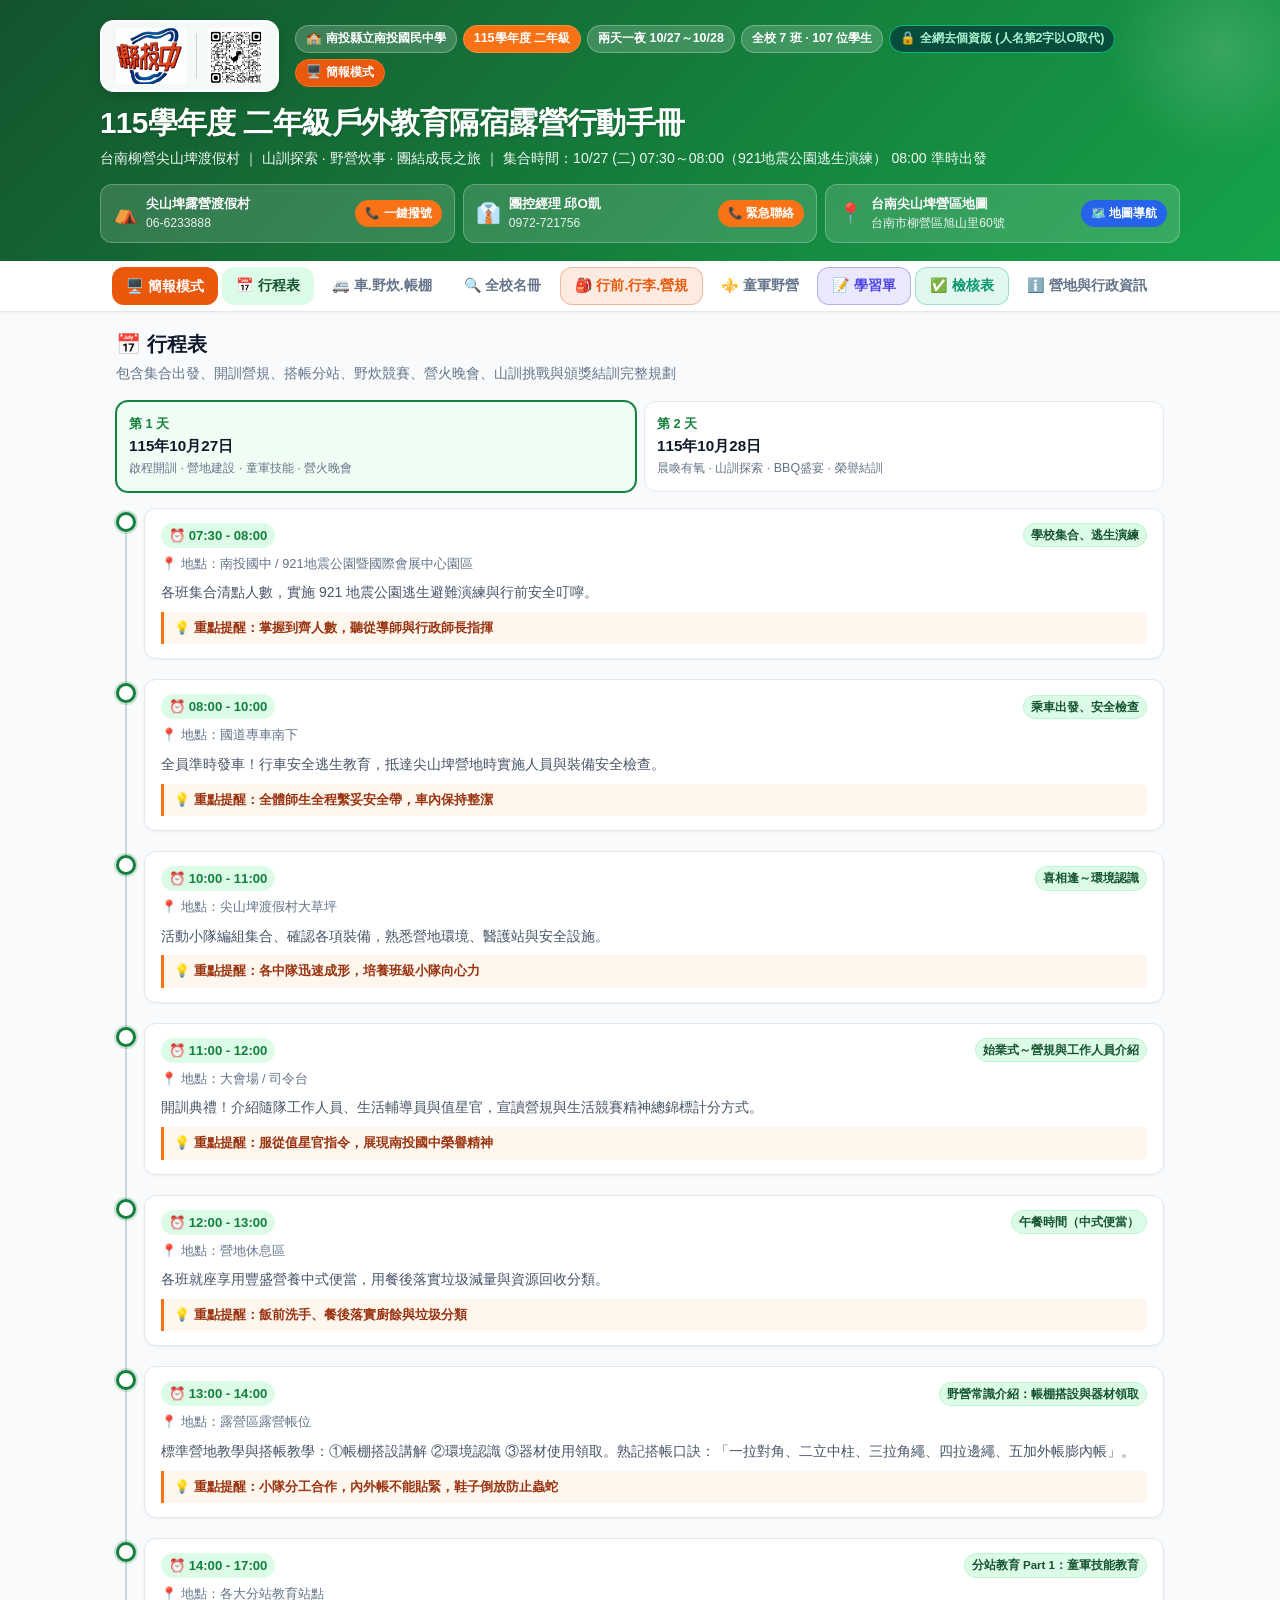
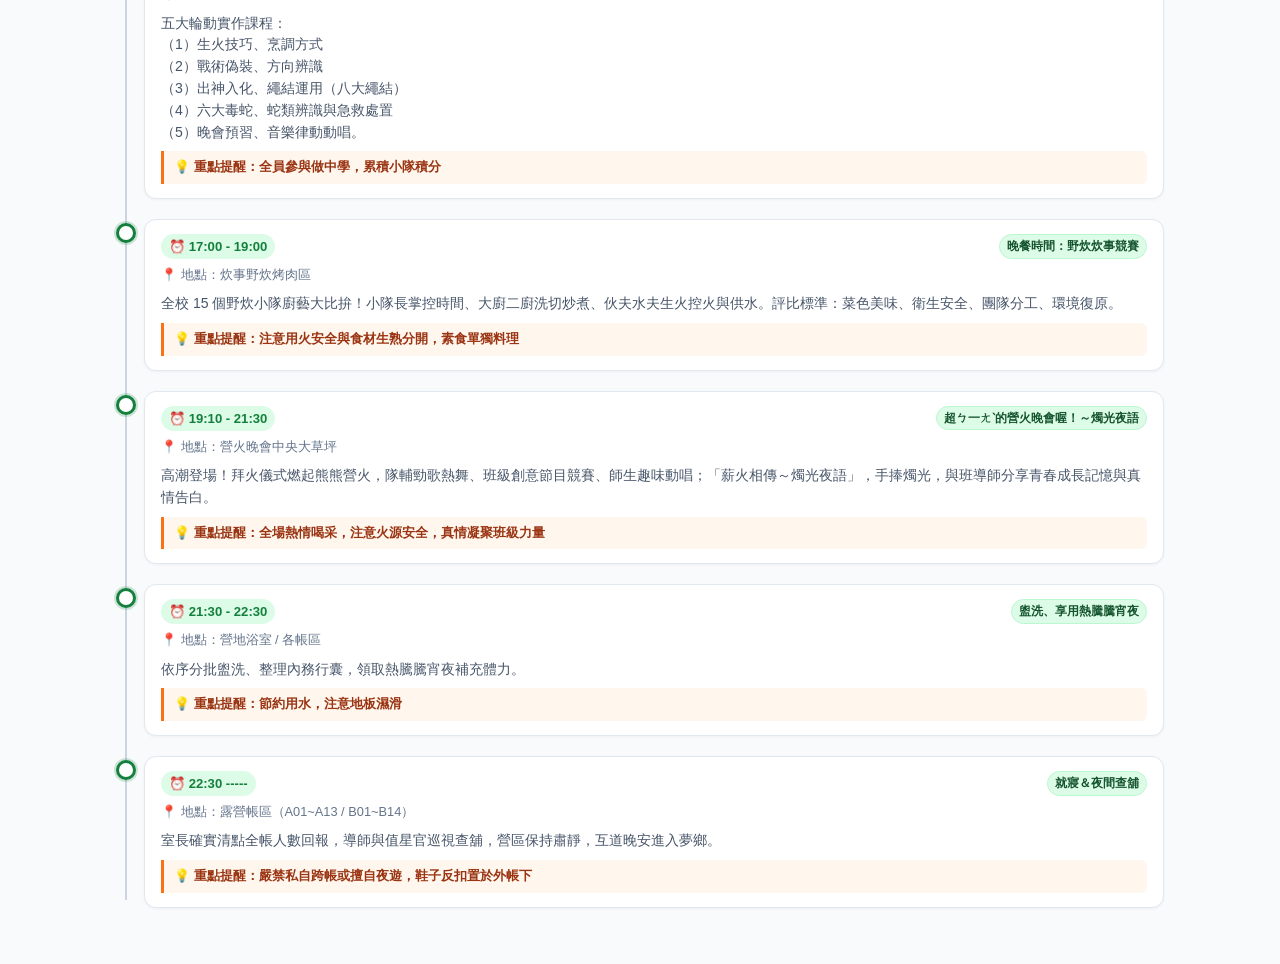
==== commit 83156165: "feat: combine briefing, checklist, and rules tabs into unified 行前.行李.營規 tab with subpane navigation" ====
--- a/app.html
+++ b/app.html
@@ -55,12 +55,10 @@
       <button class="tab-btn active" data-tab="itinerary">📅 行程表</button>
       <button class="tab-btn" data-tab="camp-groups">🚐 車.野炊.帳棚</button>
       <button class="tab-btn" data-tab="roster">🔍 全校名冊</button>
-      <button class="tab-btn" data-tab="briefing" style="background:rgba(234,88,12,0.12); color:#ea580c; border:1px solid rgba(234,88,12,0.35); font-weight:700;">📢 行前說明</button>
-      <button class="tab-btn" data-tab="checklist">🎒 行李清單</button>
+      <button class="tab-btn" data-tab="prep-rules" style="background:rgba(234,88,12,0.12); color:#ea580c; border:1px solid rgba(234,88,12,0.35); font-weight:700;">🎒 行前.行李.營規</button>
       <button class="tab-btn" data-tab="scout">⚜️ 童軍野營</button>
       <button class="tab-btn" data-tab="worksheet" style="background:rgba(79,70,229,0.12); color:#4f46e5; border:1px solid rgba(79,70,229,0.35); font-weight:700;">📝 學習單</button>
       <button class="tab-btn" data-tab="selfcheck" style="background:rgba(16,185,129,0.12); color:#059669; border:1px solid rgba(16,185,129,0.35); font-weight:700;">✅ 檢核表</button>
-      <button class="tab-btn" data-tab="rules">⚠️ 營規生活須知</button>
       <button class="tab-btn" data-tab="info">ℹ️ 營地與行政資訊</button>
     </div>
   </nav>
@@ -246,41 +244,65 @@
 
 
 
-    <!-- 6. 行前說明 -->
-    <section class="tab-pane" id="tab-briefing">
-      <div class="section-head">
-        <h2 class="section-title">📢 行前說明</h2>
-        <p class="section-desc">學校官方行前生活規範宣導：違禁品檢查、個人重要物品與通訊報平安、服裝儀容紀律、機動車重大違紀處分</p>
-      </div>
-      <div id="briefing-content-container">
-        <!-- JS 動態生成 -->
-      </div>
-    </section>
-
-    <!-- 7. 行李清單 -->
-    <section class="tab-pane" id="tab-checklist">
-      <div class="section-head">
-        <h2 class="section-title">🎒 行李清單</h2>
-        <p class="section-desc">點擊項目可打勾完成打包，進度自動儲存於手機瀏覽器，重開不遺失！</p>
-      </div>
-
-      <!-- 進度指示卡片 -->
-      <div class="pack-progress-card">
-        <div class="pack-progress-top">
-          <span style="font-weight:800; font-size:1.05rem;">行李打包進度</span>
-          <span id="pack-progress-percent" style="font-size:1.3rem; font-weight:800; color:#fed7aa;">0%</span>
-        </div>
-        <div class="pack-progress-bar-bg">
-          <div class="pack-progress-fill" id="pack-progress-fill"></div>
-        </div>
-        <div style="display:flex; justify-content:space-between; align-items:center;">
-          <span id="pack-progress-text" style="font-size:0.8rem; opacity:0.95;">已完成 0 / 15 項必備裝備</span>
-          <button id="reset-checklist-btn" style="background:rgba(255,255,255,0.2); border:1px solid rgba(255,255,255,0.3); color:#fff; border-radius:var(--radius-full); font-size:0.74rem; padding:3px 10px; cursor:pointer;">重設清單</button>
-        </div>
-      </div>
-
-      <div id="checklist-container">
-        <!-- JS 動態生成 -->
+    <!-- 6. 行前.行李.營規 (合組三合一專區) -->
+    <section class="tab-pane" id="tab-prep-rules">
+      <div class="section-head">
+        <h2 class="section-title">🎒 行前.行李.營規</h2>
+        <p class="section-desc">整合 10/23 行前說明會重點宣導、個人必備裝備打包清單與露營生活常規紀律</p>
+      </div>
+
+      <!-- 子分頁快捷切換按鈕列 -->
+      <div class="groups-subnav-bar">
+        <button class="prep-subnav-btn active" data-subpane="all">📋 全部總覽</button>
+        <button class="prep-subnav-btn" data-subpane="briefing">📢 行前說明 (10/23)</button>
+        <button class="prep-subnav-btn" data-subpane="checklist">🎒 行李清單 (打包打勾)</button>
+        <button class="prep-subnav-btn" data-subpane="rules">⚠️ 營規生活須知</button>
+      </div>
+
+      <!-- 子區塊 1: 行前說明 -->
+      <div class="prep-subpane-block" id="subpane-briefing">
+        <div class="groups-block-header">
+          <h3 class="groups-block-title">📢 行前說明會重要宣導（違禁品、通訊報平安、服裝儀容、重大紀律處分）</h3>
+        </div>
+        <div id="briefing-content-container">
+          <!-- JS 動態生成 -->
+        </div>
+      </div>
+
+      <!-- 子區塊 2: 行李清單 -->
+      <div class="prep-subpane-block" id="subpane-checklist">
+        <div class="groups-block-header">
+          <h3 class="groups-block-title">🎒 行前必備行李清單（點擊即可打勾儲存進度）</h3>
+        </div>
+
+        <!-- 進度指示卡片 -->
+        <div class="pack-progress-card">
+          <div class="pack-progress-top">
+            <span style="font-weight:800; font-size:1.05rem;">行李打包進度</span>
+            <span id="pack-progress-percent" style="font-size:1.3rem; font-weight:800; color:#fed7aa;">0%</span>
+          </div>
+          <div class="pack-progress-bar-bg">
+            <div class="pack-progress-fill" id="pack-progress-fill"></div>
+          </div>
+          <div style="display:flex; justify-content:space-between; align-items:center;">
+            <span id="pack-progress-text" style="font-size:0.8rem; opacity:0.95;">已完成 0 / 15 項必備裝備</span>
+            <button id="reset-checklist-btn" style="background:rgba(255,255,255,0.2); border:1px solid rgba(255,255,255,0.3); color:#fff; border-radius:var(--radius-full); font-size:0.74rem; padding:3px 10px; cursor:pointer;">重設清單</button>
+          </div>
+        </div>
+
+        <div id="checklist-container">
+          <!-- JS 動態生成 -->
+        </div>
+      </div>
+
+      <!-- 子區塊 3: 營規生活須知 -->
+      <div class="prep-subpane-block" id="subpane-rules">
+        <div class="groups-block-header">
+          <h3 class="groups-block-title">⚠️ 營規生活須知與安全守則（營地生活常規、用火、夜間查舖、山訓水彈規範）</h3>
+        </div>
+        <div id="rules-content-container">
+          <!-- JS 動態生成 -->
+        </div>
       </div>
     </section>
 
@@ -317,16 +339,7 @@
       </div>
     </section>
 
-    <!-- 9. 營規生活須知 -->
-    <section class="tab-pane" id="tab-rules">
-      <div class="section-head">
-        <h2 class="section-title">⚠️ 營規生活須知與安全守則</h2>
-        <p class="section-desc">嚴守團體紀律、營火用火安全、夜間查舖與山訓水彈安全規範</p>
-      </div>
-      <div id="rules-content-container">
-        <!-- JS 動態生成 -->
-      </div>
-    </section>
+
 
     <!-- 9. 營地與行政資訊 -->
     <section class="tab-pane" id="tab-info">
@@ -355,9 +368,9 @@
       <span class="mobile-nav-icon">🔍</span>
       <span>全校名冊</span>
     </button>
-    <button class="mobile-nav-btn" data-tab="checklist">
+    <button class="mobile-nav-btn" data-tab="prep-rules">
       <span class="mobile-nav-icon">🎒</span>
-      <span>行李清單</span>
+      <span>行前.行李.營規</span>
     </button>
     <button class="mobile-nav-btn" data-tab="scout">
       <span class="mobile-nav-icon">⚜️</span>
--- a/styles.css
+++ b/styles.css
@@ -1185,3 +1185,41 @@
   color: var(--text-primary);
   margin: 0;
 }
+
+/* ==========================================================================
+   行前.行李.營規 三合一整合區塊樣式
+   ========================================================================== */
+.prep-subnav-btn {
+  display: inline-flex;
+  align-items: center;
+  gap: 6px;
+  padding: 8px 16px;
+  border-radius: var(--radius-full);
+  font-size: 0.88rem;
+  font-weight: 700;
+  border: 1px solid var(--border);
+  background: var(--bg-card);
+  color: var(--text-secondary);
+  cursor: pointer;
+  white-space: nowrap;
+  transition: all 0.2s ease;
+  box-shadow: var(--shadow-sm);
+}
+
+.prep-subnav-btn:hover {
+  color: var(--primary);
+  border-color: var(--primary);
+  background: var(--primary-surface);
+}
+
+.prep-subnav-btn.active {
+  background: var(--primary);
+  color: var(--text-white);
+  border-color: var(--primary-dark);
+  box-shadow: 0 2px 8px rgba(21, 128, 61, 0.35);
+}
+
+.prep-subpane-block {
+  margin-bottom: 32px;
+  transition: opacity 0.2s ease;
+}
